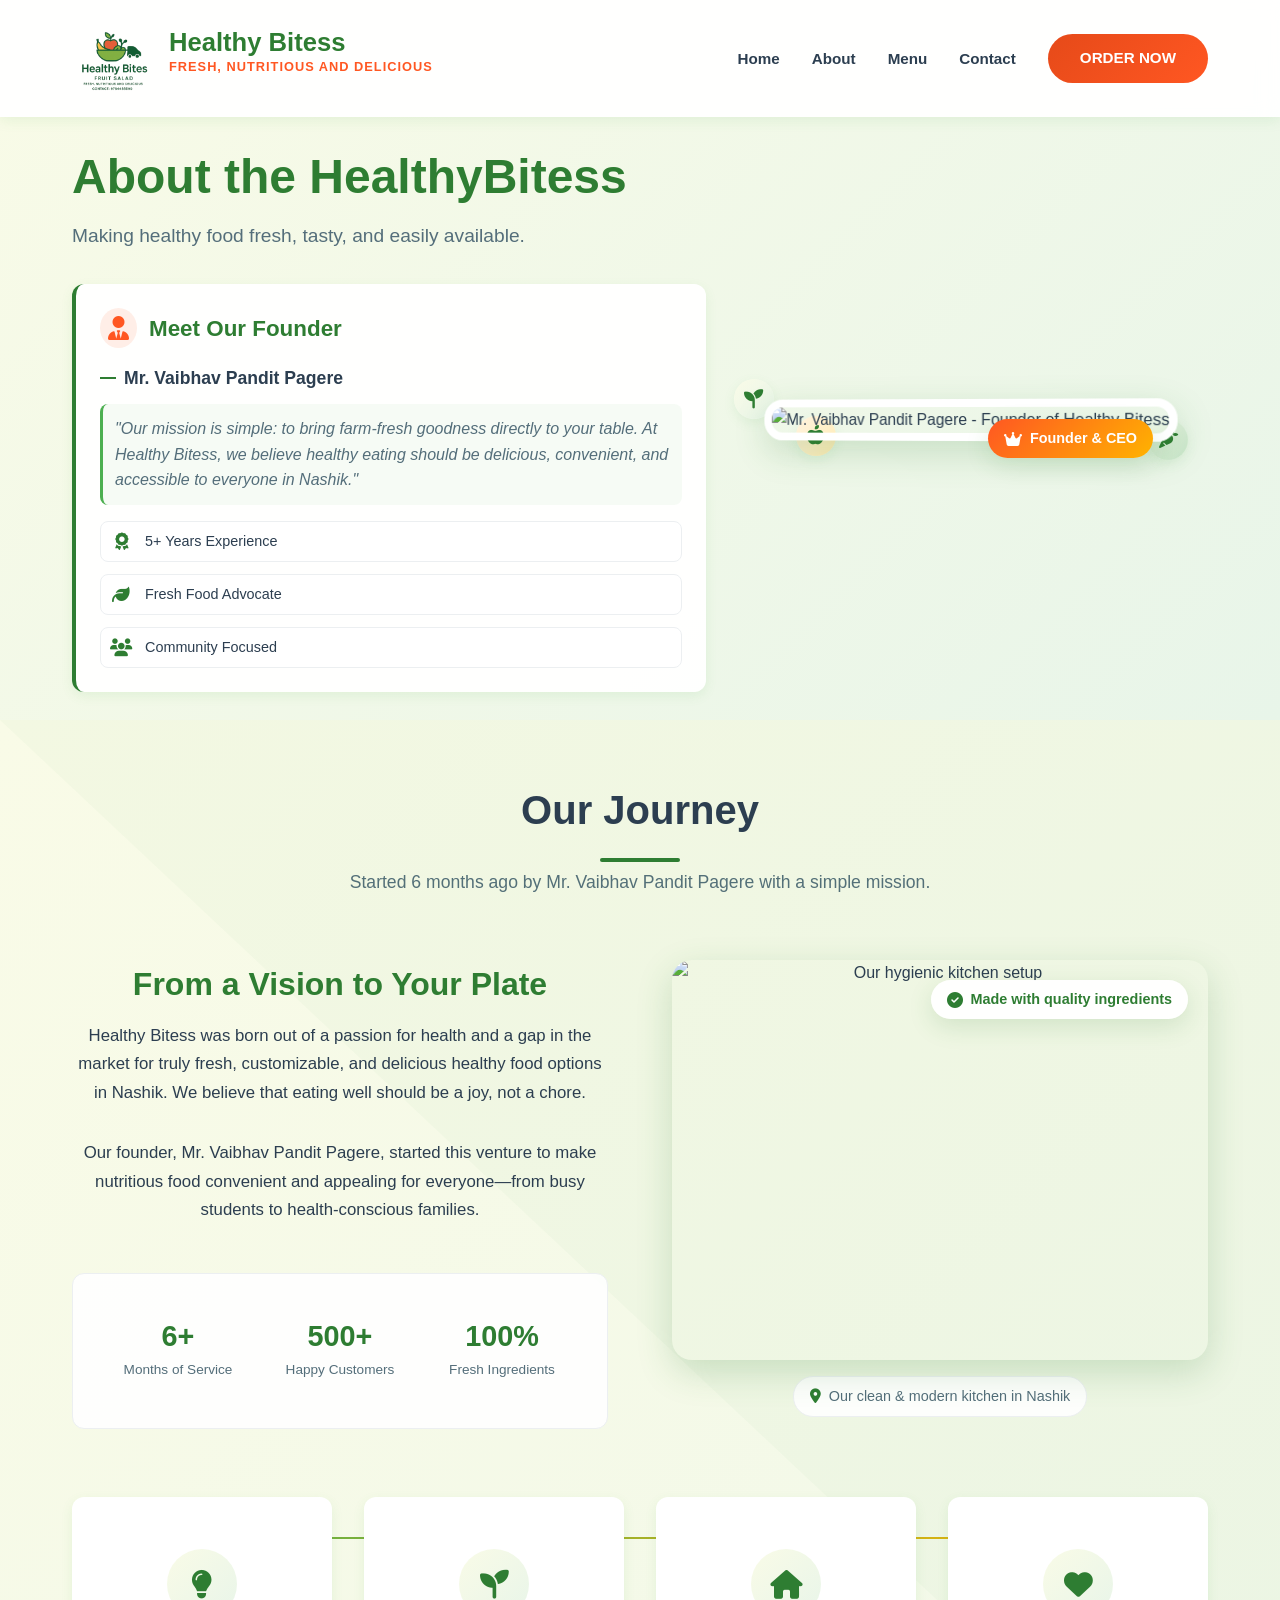
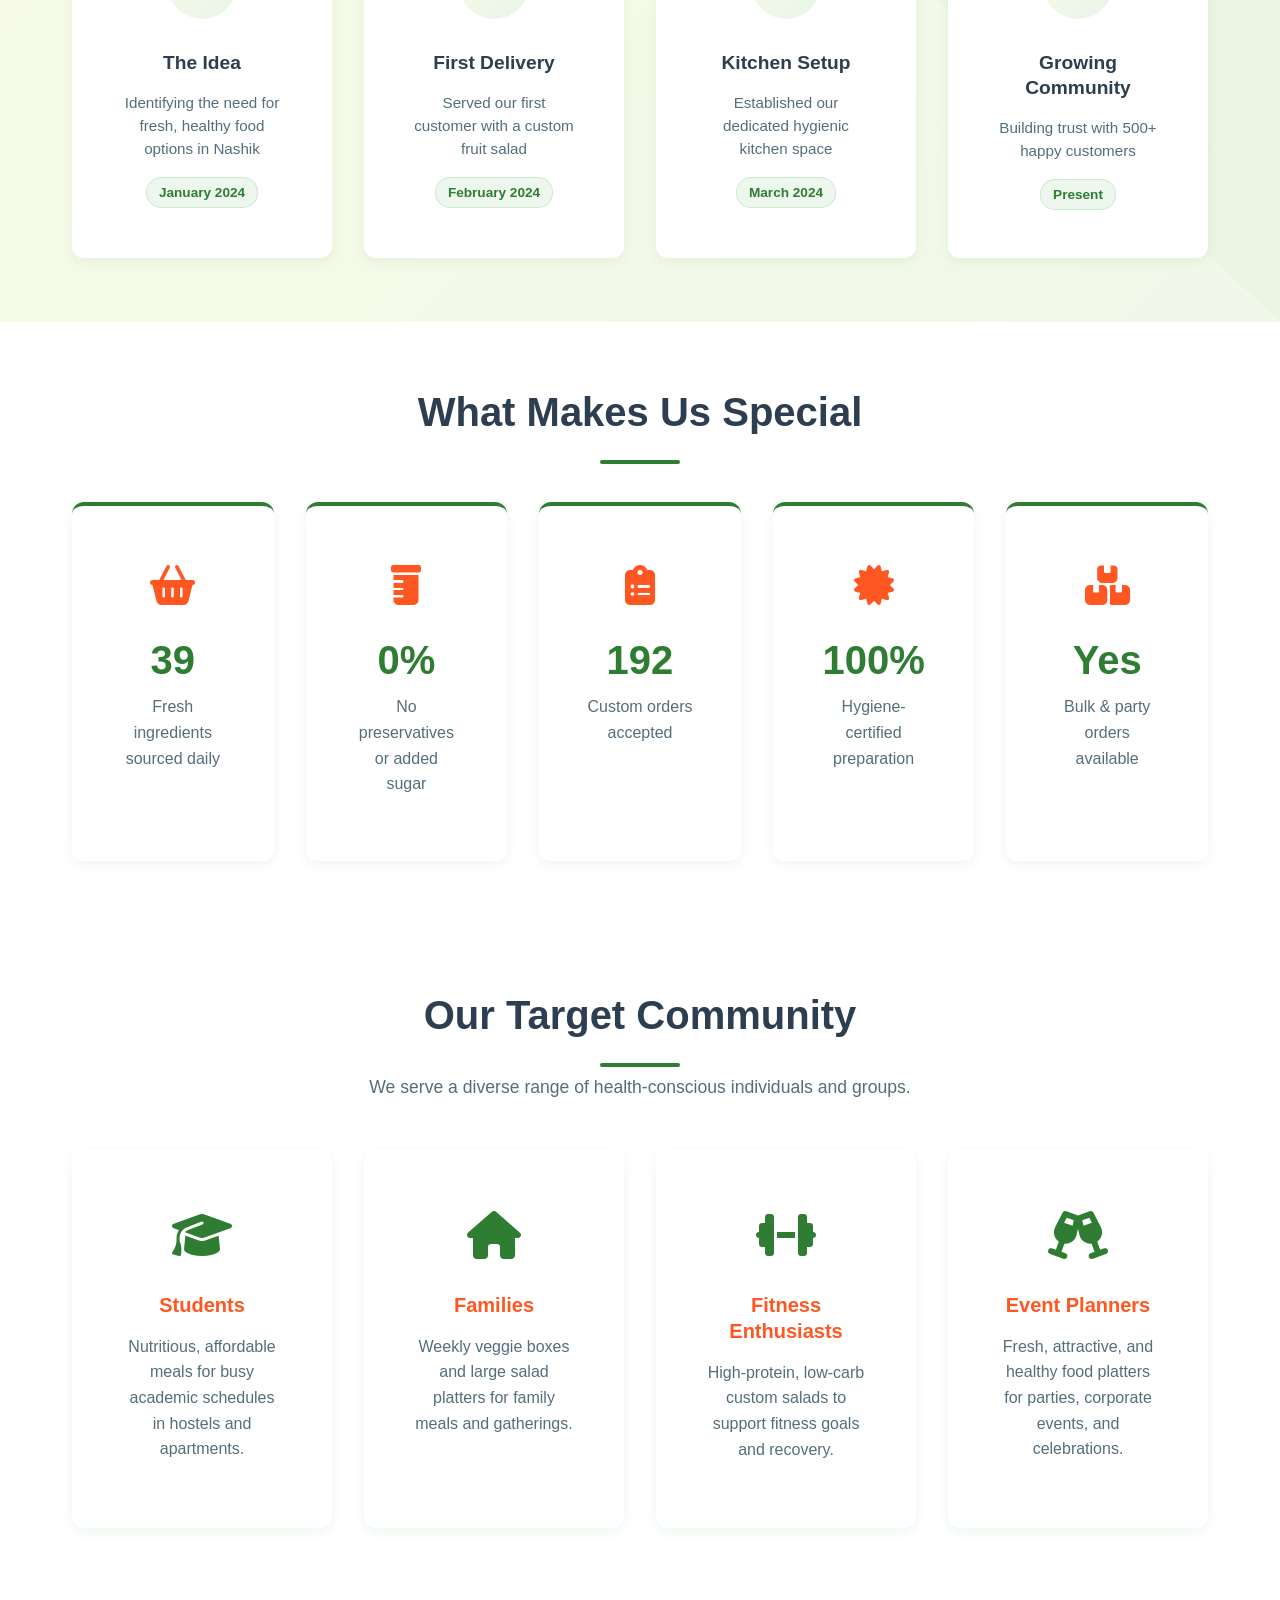
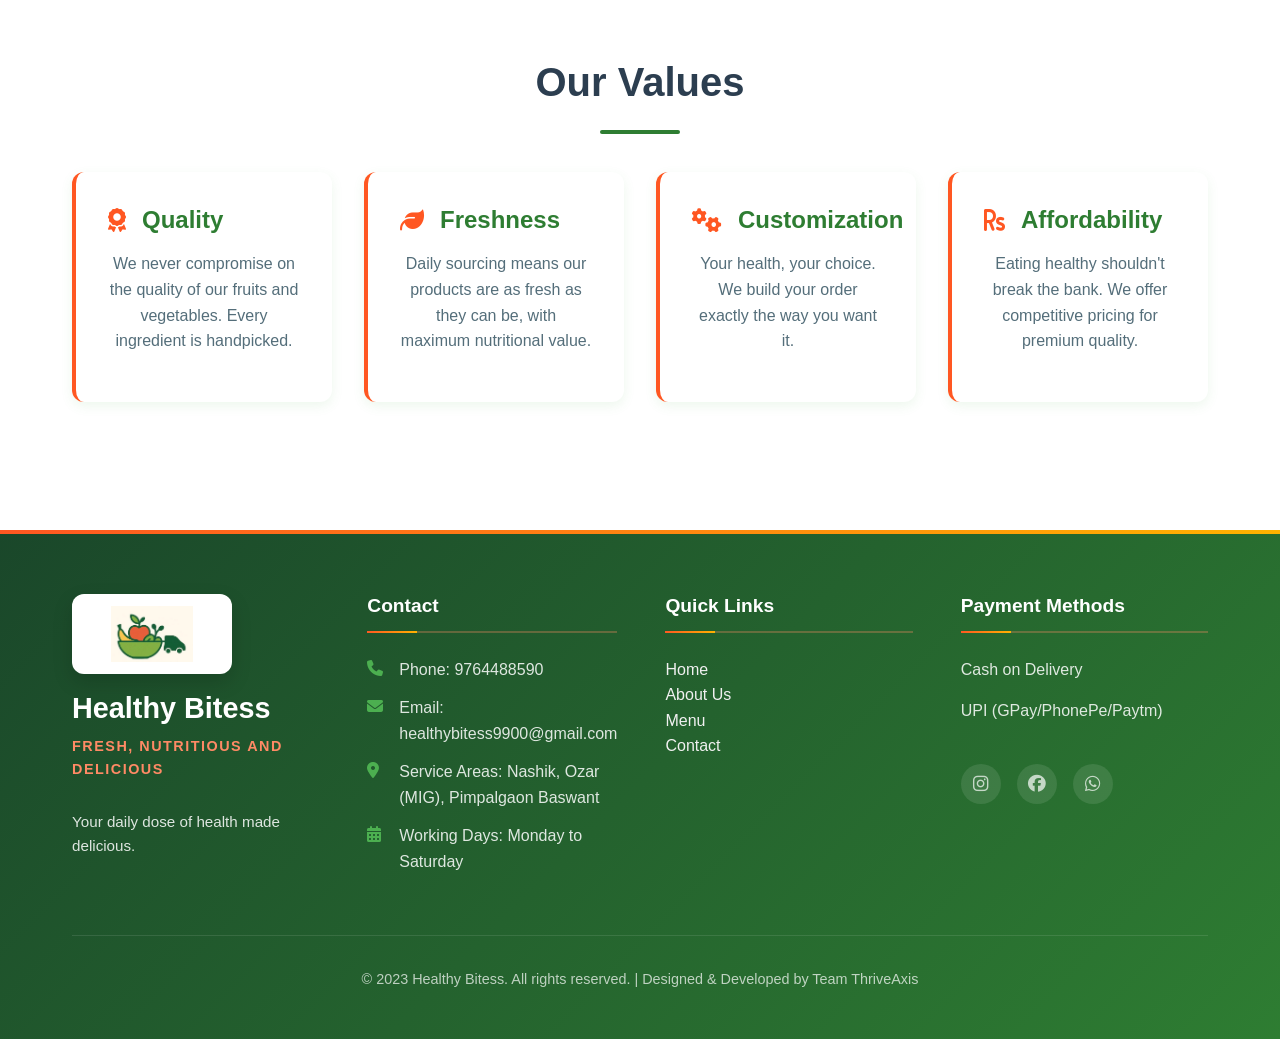
==== about.html @ 507f23cb "initial commit" ====
<!DOCTYPE html>
<html lang="en">
<head>
    <meta charset="UTF-8">
    <meta name="viewport" content="width=device-width, initial-scale=1.0">
    <title>Our Story - Healthy Bitess</title>
    <link rel="icon" type="image/x-icon" href="images/healthy bitess icon.jpeg">
    <link rel="stylesheet" href="assests/corewave.css">
    <link rel="stylesheet" href="https://cdnjs.cloudflare.com/ajax/libs/font-awesome/6.4.0/css/all.min.css">
</head>
<body>

    <header class="header sticky">
        <div class="container">
            <div class="logo">
            <img src="images/hb logo.png" alt="Healthy Bitess Logo" class="logo-img">
            <div class="logo-text">
            <h1>Healthy Bitess</h1>
            <p class="tagline">FRESH, NUTRITIOUS AND DELICIOUS</p>
            </div>
        </div>

            <nav class="nav-menu">
                <ul>
                    <li><a href="index.html">Home</a></li>
                    <li><a href="about.html">About</a></li>
                    <li><a href="menu.html">Menu</a></li>
                    <li><a href="contact.html">Contact</a></li>
                </ul>
                <a href="https://wa.me/919764488590" class="btn cta-btn">ORDER NOW</a>
            </nav>
            <button class="mobile-menu-btn">
                <i class="fas fa-bars"></i>
            </button>
        </div>
    </header>

    <main>
      
       
<section class="hero about-hero">
    <div class="hero-bg blurred-bg"></div>
    <div class="container">
        <div class="hero-content">
            <div class="text-block animate-left">
                <h2>About the HealthyBitess</h2>
                <p class="lead">Making healthy food fresh, tasty, and easily available.</p>
               
                <div class="founder-intro">
                    <div class="founder-header">
                        <i class="fas fa-user-tie founder-icon"></i>
                        <h3>Meet Our Founder</h3>
                    </div>
                    <p class="founder-name">Mr. Vaibhav Pandit Pagere</p>
                    <p class="founder-quote">"Our mission is simple: to bring farm-fresh goodness directly to your table. At Healthy Bitess, we believe healthy eating should be delicious, convenient, and accessible to everyone in Nashik."</p>
                    <div class="founder-credentials">
                        <div class="credential-item">
                            <i class="fas fa-award"></i>
                            <span>5+ Years Experience</span>
                        </div>
                        <div class="credential-item">
                            <i class="fas fa-leaf"></i>
                            <span>Fresh Food Advocate</span>
                        </div>
                        <div class="credential-item">
                            <i class="fas fa-users"></i>
                            <span>Community Focused</span>
                        </div>
                    </div>
                </div>
            </div>
            
            <div class="image-block animate-right">
                <div class="founder-photo-container">
                    <img src="images/owner.jpg" alt="Mr. Vaibhav Pandit Pagere - Founder of Healthy Bitess" class="hero-img founder-photo">
                    <div class="founder-badge">
                        <i class="fas fa-crown"></i>
                        <span>Founder & CEO</span>
                    </div>
                    <div class="photo-decoration">
                        <div class="decoration-leaf leaf-1">
                            <i class="fas fa-seedling"></i>
                        </div>
                        <div class="decoration-leaf leaf-2">
                            <i class="fas fa-apple-alt"></i>
                        </div>
                        <div class="decoration-leaf leaf-3">
                            <i class="fas fa-carrot"></i>
                        </div>
                    </div>
                </div>
            </div>
        </div>
    </div>
</section>

<section class="section journey">
    <div class="container">
        <div class="section-header">
            <h2 class="section-title">Our Journey</h2>
            <p class="section-subtitle">Started 6 months ago by Mr. Vaibhav Pandit Pagere with a simple mission.</p>
        </div>
        <div class="content-grid">
            <div class="content-text fade-up">
                <h2>From a Vision to Your Plate</h2>
                <p>Healthy Bitess was born out of a passion for health and a gap in the market for truly fresh, customizable, and delicious healthy food options in Nashik. We believe that eating well should be a joy, not a chore.</p>
                <p>Our founder, Mr. Vaibhav Pandit Pagere, started this venture to make nutritious food convenient and appealing for everyone—from busy students to health-conscious families.</p>
                <div class="journey-stats">
                    <div class="stat">
                        <span class="stat-number">6+</span>
                        <span class="stat-label">Months of Service</span>
                    </div>
                    <div class="stat">
                        <span class="stat-number">500+</span>
                        <span class="stat-label">Happy Customers</span>
                    </div>
                    <div class="stat">
                        <span class="stat-number">100%</span>
                        <span class="stat-label">Fresh Ingredients</span>
                    </div>
                </div>
            </div>
            <div class="content-image fade-up">
                <div class="image-frame">
                    <img src="https://images.unsplash.com/photo-1556909114-f6e7ad7d3136?ixlib=rb-4.0.3&auto=format&fit=crop&w=1200&q=80" alt="Our hygienic kitchen setup" class="journey-image scroll-image">
                    <div class="image-overlay">
                        <div class="overlay-content">
                            <i class="fas fa-utensils"></i>
                            <span>Hygienic Kitchen</span>
                        </div>
                    </div>
                    <div class="image-badge">
                        <i class="fas fa-check-circle"></i>
                        <span>Made with quality ingredients</span>
                    </div>
                </div>
                <div class="image-caption">
                    <p><i class="fas fa-map-marker-alt"></i> Our clean & modern kitchen in Nashik</p>
                </div>
            </div>
        </div>

        <div class="milestones-grid">
            <div class="milestone-card">
                <div class="milestone-icon">
                    <i class="fas fa-lightbulb"></i>
                </div>
                <h4>The Idea</h4>
                <p>Identifying the need for fresh, healthy food options in Nashik</p>
                <span class="milestone-date">January 2024</span>
            </div>
            <div class="milestone-card">
                <div class="milestone-icon">
                    <i class="fas fa-seedling"></i>
                </div>
                <h4>First Delivery</h4>
                <p>Served our first customer with a custom fruit salad</p>
                <span class="milestone-date">February 2024</span>
            </div>
            <div class="milestone-card">
                <div class="milestone-icon">
                    <i class="fas fa-home"></i>
                </div>
                <h4>Kitchen Setup</h4>
                <p>Established our dedicated hygienic kitchen space</p>
                <span class="milestone-date">March 2024</span>
            </div>
            <div class="milestone-card">
                <div class="milestone-icon">
                    <i class="fas fa-heart"></i>
                </div>
                <h4>Growing Community</h4>
                <p>Building trust with 500+ happy customers</p>
                <span class="milestone-date">Present</span>
            </div>
        </div>
    </div>
</section>
        <section class="section special parallax-bg">
            <div class="container">
                <h2 class="section-title">What Makes Us Special</h2>
                <div class="stats-grid">
                    <div class="stat-card">
                        <div class="stat-icon">
                            <i class="fas fa-shopping-basket"></i>
                        </div>
                        <h3 class="counter" data-target="100">0</h3>
                        <p>Fresh ingredients sourced daily</p>
                    </div>
                    <div class="stat-card">
                        <div class="stat-icon">
                            <i class="fas fa-prescription-bottle"></i>
                        </div>
                        <h3>0%</h3>
                        <p>No preservatives or added sugar</p>
                    </div>
                    <div class="stat-card">
                        <div class="stat-icon">
                            <i class="fas fa-clipboard-list"></i>
                        </div>
                        <h3 class="counter" data-target="500">0</h3>
                        <p>Custom orders accepted</p>
                    </div>
                    <div class="stat-card">
                        <div class="stat-icon">
                            <i class="fas fa-certificate"></i>
                        </div>
                        <h3>100%</h3>
                        <p>Hygiene-certified preparation</p>
                    </div>
                    <div class="stat-card">
                        <div class="stat-icon">
                            <i class="fas fa-boxes"></i>
                        </div>
                        <h3>Yes</h3>
                        <p>Bulk & party orders available</p>
                    </div>
                </div>
            </div>
        </section>

        <section class="section community">
            <div class="container">
                <h2 class="section-title">Our Target Community</h2>
                <p class="section-subtitle">We serve a diverse range of health-conscious individuals and groups.</p>
                <div class="community-cards">
                    <div class="comm-card">
                        <div class="comm-icon">
                            <i class="fas fa-graduation-cap"></i>
                        </div>
                        <h4>Students</h4>
                        <p>Nutritious, affordable meals for busy academic schedules in hostels and apartments.</p>
                    </div>
                    <div class="comm-card">
                        <div class="comm-icon">
                            <i class="fas fa-home"></i>
                        </div>
                        <h4>Families</h4>
                        <p>Weekly veggie boxes and large salad platters for family meals and gatherings.</p>
                    </div>
                    <div class="comm-card">
                        <div class="comm-icon">
                            <i class="fas fa-dumbbell"></i>
                        </div>
                        <h4>Fitness Enthusiasts</h4>
                        <p>High-protein, low-carb custom salads to support fitness goals and recovery.</p>
                    </div>
                    <div class="comm-card">
                        <div class="comm-icon">
                            <i class="fas fa-glass-cheers"></i>
                        </div>
                        <h4>Event Planners</h4>
                        <p>Fresh, attractive, and healthy food platters for parties, corporate events, and celebrations.</p>
                    </div>
                </div>
            </div>
        </section>

        <section class="section values">
            <div class="container">
                <h2 class="section-title">Our Values</h2>
                <div class="values-list">
                    <div class="value-item">
                        <h3><i class="fas fa-award"></i> Quality</h3>
                        <p>We never compromise on the quality of our fruits and vegetables. Every ingredient is handpicked.</p>
                    </div>
                    <div class="value-item">
                        <h3><i class="fas fa-leaf"></i> Freshness</h3>
                        <p>Daily sourcing means our products are as fresh as they can be, with maximum nutritional value.</p>
                    </div>
                    <div class="value-item">
                        <h3><i class="fas fa-cogs"></i> Customization</h3>
                        <p>Your health, your choice. We build your order exactly the way you want it.</p>
                    </div>
                    <div class="value-item">
                        <h3><i class="fas fa-rupee-sign"></i> Affordability</h3>
                        <p>Eating healthy shouldn't break the bank. We offer competitive pricing for premium quality.</p>
                    </div>
                </div>
            </div>
        </section>

    <footer class="footer">
        <div class="container">
            <div class="footer-grid">
                <div class="footer-col footer-brand">
                <div class="footer-logo">
                <img src="images/healthy bitess icon.jpeg" alt="Healthy Bitess Logo">
              </div>
               <h3>Healthy Bitess</h3>
               <p class="tagline">FRESH, NUTRITIOUS AND DELICIOUS</p>
               <p>Your daily dose of health made delicious.</p>
               </div>

                <div class="footer-col">
                    <h4>Contact</h4>
                    <p><i class="fas fa-phone"></i> Phone: 9764488590</p>
                    <p><i class="fas fa-envelope"></i> Email: healthybitess9900@gmail.com</p>
                    <p><i class="fas fa-map-marker-alt"></i> Service Areas: Nashik, Ozar (MIG), Pimpalgaon Baswant</p>
                    <p><i class="fas fa-calendar-alt"></i> Working Days: Monday to Saturday</p>
                </div>
                <div class="footer-col">
                    <h4>Quick Links</h4>
                    <ul>
                        <li><a href="index.html">Home</a></li>
                        <li><a href="about.html">About Us</a></li>
                        <li><a href="menu.html">Menu</a></li>
                        <li><a href="contact.html">Contact</a></li>
                    </ul>
                </div>
                <div class="footer-col">
                    <h4>Payment Methods</h4>
                    <p>Cash on Delivery</p>
                    <p>UPI (GPay/PhonePe/Paytm)</p>
                    <div class="social-icons">
                        <a href="#"><i class="fab fa-instagram"></i></a>
                        <a href="#"><i class="fab fa-facebook"></i></a>
                        <a href="https://wa.me/919764488590"><i class="fab fa-whatsapp"></i></a>
                    </div>
                </div>
            </div>
            <hr>
            <p class="copyright">&copy; 2023 Healthy Bitess. All rights reserved. | Designed & Developed by Team ThriveAxis</p>
        </div>
    </footer>

    <button id="backToTop" class="back-to-top">
        <i class="fas fa-chevron-up"></i>
    </button>

    <script src="assests/script.js"></script>
</body>
</html>
---- assests/corewave.css ----
/* style.css for Healthy Bitess Website */
/* Color Scheme & Design Philosophy - Optimized for Salad & Vegetable Business */
:root {
    /* Primary Colors - Enhanced for freshness */
    --fresh-green: #2E7D32; /* Deeper, richer green for trust */
    --light-green: #4CAF50; /* Vibrant green for freshness */
    --vibrant-orange: #FF5722; /* Warmer orange (like carrots, oranges) */
    --light-orange: #FF8A65; /* Softer orange accent */
    --berry-red: #E64A19; /* Tomato/berry red */
    --yellow-accent: #FFB300; /* Lemon/banana yellow */
    --clean-white: #FFFFFF;
    --soft-cream: #F9FBE7; /* Light celery green cream */
    --dark-gray: #2C3E50; /* Darker, more professional gray */
    --medium-gray: #546E7A;
    --light-gray: #ECEFF1;
    --shadow-color: rgba(76, 175, 80, 0.1); /* Green-tinted shadow */
    
    /* Accent Colors for food items */
    --tomato-red: #F44336;
    --carrot-orange: #FF9800;
    --spinach-green: #388E3C;
    --berry-purple: #7B1FA2;
    --lemon-yellow: #FFEB3B;
    
    /* Typography */
    --font-primary: 'Segoe UI', 'Roboto', Tahoma, Geneva, Verdana, sans-serif;
    --font-heading: 'Montserrat', 'Arial Rounded MT Bold', 'Helvetica Neue', sans-serif;
    
    /* Spacing */
    --space-xs: 0.5rem;
    --space-sm: 1rem;
    --space-md: 2rem;
    --space-lg: 3rem;
    --space-xl: 4rem;
    
    /* Border Radius */
    --radius-sm: 8px;
    --radius-md: 12px;
    --radius-lg: 20px;
    --radius-round: 50%;
    
    /* Transitions */
    --transition-fast: 0.3s ease;
    --transition-medium: 0.5s ease;
    --transition-slow: 0.8s ease;
    
    /* Shadows */
    --shadow-light: 0 4px 12px var(--shadow-color);
    --shadow-medium: 0 8px 24px rgba(46, 125, 50, 0.15);
    --shadow-heavy: 0 12px 36px rgba(46, 125, 50, 0.2);
    
    /* Gradients */
    --green-gradient: linear-gradient(135deg, var(--fresh-green), var(--light-green));
    --orange-gradient: linear-gradient(135deg, var(--vibrant-orange), var(--yellow-accent));
    --fresh-gradient: linear-gradient(135deg, var(--light-green), var(--yellow-accent));
    
    /* Container */
    --container-width: 1200px;
}

/* Global Reset & Base Styles */
* {
    margin: 0;
    padding: 0;
    box-sizing: border-box;
}

html {
    scroll-behavior: smooth;
    font-size: 16px;
}

body {
    font-family: var(--font-primary);
    line-height: 1.6;
    color: var(--dark-gray);
    background-color: var(--clean-white);
    overflow-x: hidden;
    transition: opacity var(--transition-medium);
}

body.fade-in {
    opacity: 1;
}

.container {
    width: 100%;
    max-width: var(--container-width);
    margin: 0 auto;
    padding: 0 var(--space-md);
}

/* Typography */
h1, h2, h3, h4 {
    font-family: var(--font-heading);
    font-weight: 700;
    line-height: 1.3;
    margin-bottom: var(--space-sm);
    color: var(--dark-gray);
}

h1 { 
    font-size: 2.5rem; 
    color: var(--fresh-green);
}
h2 { 
    font-size: 2rem; 
    color: var(--fresh-green);
}
h3 { 
    font-size: 1.5rem; 
    color: var(--fresh-green);
}
h4 { 
    font-size: 1.25rem; 
    color: var(--vibrant-orange);
}

p {
    margin-bottom: var(--space-sm);
    color: var(--medium-gray);
}

a {
    text-decoration: none;
    color: inherit;
    transition: color var(--transition-fast);
}

ul {
    list-style: none;
}

/* Section Styles */
.section {
    padding: var(--space-xl) 0;
    position: relative;
}

.section-title {
    text-align: center;
    margin-bottom: var(--space-md);
    color: var(--fresh-green);
    position: relative;
    padding-bottom: var(--space-sm);
}

.section-title::after {
    content: '';
    position: absolute;
    bottom: 0;
    left: 50%;
    transform: translateX(-50%);
    width: 80px;
    height: 4px;
    background: var(--fresh-gradient);
    border-radius: 2px;
}

.section-subtitle {
    text-align: center;
    color: var(--medium-gray);
    margin-bottom: var(--space-lg);
    max-width: 700px;
    margin-left: auto;
    margin-right: auto;
    font-size: 1.1rem;
}

/* Button Styles */
.btn {
    display: inline-block;
    padding: 0.75rem 1.75rem;
    border-radius: var(--radius-md);
    font-weight: 600;
    text-align: center;
    cursor: pointer;
    transition: all var(--transition-fast);
    border: none;
    font-size: 1rem;
    position: relative;
    overflow: hidden;
    font-family: var(--font-heading);
}

.btn:hover {
    transform: translateY(-3px);
    box-shadow: var(--shadow-medium);
}

.btn:active {
    transform: translateY(-1px);
}

.btn.primary-btn {
    background: var(--green-gradient);
    color: var(--clean-white);
}

.btn.primary-btn:hover {
    background: linear-gradient(135deg, var(--light-green), #45a049);
}

.btn.secondary-btn {
    background-color: transparent;
    color: var(--fresh-green);
    border: 2px solid var(--fresh-green);
}

.btn.secondary-btn:hover {
    background-color: var(--fresh-green);
    color: var(--clean-white);
}

.btn.whatsapp-btn {
    background: linear-gradient(135deg, #25D366, #128C7E);
    color: white;
}

.btn.whatsapp-btn:hover {
    background: linear-gradient(135deg, #128C7E, #25D366);
}

.btn.outline-btn {
    background-color: transparent;
    color: var(--vibrant-orange);
    border: 2px solid var(--vibrant-orange);
}

.btn.outline-btn:hover {
    background-color: var(--vibrant-orange);
    color: var(--clean-white);
}

.btn.cta-btn {
    background: linear-gradient(135deg, var(--berry-red), var(--vibrant-orange));
    color: var(--clean-white);
    padding: 0.75rem 2rem;
    border-radius: 50px;
    font-weight: 700;
}

.btn.cta-btn:hover {
    background: linear-gradient(135deg, var(--vibrant-orange), var(--berry-red));
    transform: scale(1.05);
}

.btn.small-btn {
    padding: 0.5rem 1.25rem;
    font-size: 0.9rem;
}

/* Pulse Animation for CTA */
@keyframes pulse {
    0% { box-shadow: 0 0 0 0 rgba(46, 125, 50, 0.7); }
    70% { box-shadow: 0 0 0 15px rgba(46, 125, 50, 0); }
    100% { box-shadow: 0 0 0 0 rgba(46, 125, 50, 0); }
}

.pulse {
    animation: pulse 2s infinite;
}

/* Header & Navigation */
.header {
    background-color: rgba(255, 255, 255, 0.95);
    backdrop-filter: blur(10px);
    box-shadow: var(--shadow-light);
    padding: var(--space-sm) 0;
    position: fixed;
    top: 0;
    left: 0;
    width: 100%;
    z-index: 1000;
    transition: transform var(--transition-fast), background-color var(--transition-fast);
}

.header.sticky {
    transform: translateY(0);
}

.header.hide {
    transform: translateY(-100%);
}

.header .container {
    display: flex;
    justify-content: space-between;
    align-items: center;
}

.logo h1 {
    font-size: 1.8rem;
    color: var(--fresh-green);
    margin-bottom: 0;
    display: flex;
    align-items: center;
    gap: 0.5rem;
}

.logo {
    display: flex;
    align-items: center;
    gap: 12px;
}

.logo-img {
    height: 85px;
    width: auto;
    object-fit: contain;
}

.logo-text h1 {
    font-size: 1.6rem; /* slightly reduced for balance */
    color: var(--fresh-green);
    margin: 0;
}

.logo .tagline {
    font-size: 0.75rem;
    line-height: 1.2;
}

@media (max-width: 768px) {
    .logo-img {
        height: 38px;
    }

    .logo-text h1 {
        font-size: 1.4rem;
    }
}


.logo .tagline {
    font-size: 0.8rem;
    color: var(--vibrant-orange);
    font-weight: 600;
    letter-spacing: 1px;
}

.nav-menu {
    display: flex;
    align-items: center;
    gap: var(--space-md);
}

.nav-menu ul {
    display: flex;
    gap: var(--space-md);
}

.nav-menu a {
    font-weight: 600;
    color: var(--dark-gray);
    padding: 0.5rem 0;
    position: relative;
    font-size: 0.95rem;
}

.nav-menu a:hover {
    color: var(--fresh-green);
}

.nav-menu a::after {
    content: '';
    position: absolute;
    bottom: 0;
    left: 0;
    width: 0;
    height: 2px;
    background: var(--fresh-gradient);
    transition: width var(--transition-fast);
}

.nav-menu a:hover::after {
    width: 100%;
}

.mobile-menu-btn {
    display: none;
    background: none;
    border: none;
    font-size: 1.5rem;
    color: var(--fresh-green);
    cursor: pointer;
    padding: 0.5rem;
}

/* Hero Section */
.hero {
    min-height: 85vh;
    display: flex;
    align-items: center;
    position: relative;
    overflow: hidden;
    background: linear-gradient(135deg, var(--soft-cream) 0%, #E8F5E9 100%);
    padding-top: 80px;
}

.hero-bg {
    position: absolute;
    top: 0;
    left: 0;
    width: 100%;
    height: 100%;
    background-size: cover;
    background-position: center;
    opacity: 0.1;
    z-index: 1;
}

.hero-content {
    display: flex;
    align-items: center;
    justify-content: space-between;
    width: 100%;
    position: relative;
    z-index: 2;
}

.text-block {
    flex: 0 0 60%;
    padding-right: var(--space-lg);
}

.image-block {
    flex: 0 0 40%;
}

.hero-img {
    width: 100%;
    border-radius: var(--radius-lg);
    box-shadow: var(--shadow-heavy);
    transform: perspective(1000px) rotateY(-10deg);
    transition: transform var(--transition-medium);
    border: 8px solid var(--clean-white);
}

.hero-img:hover {
    transform: perspective(1000px) rotateY(0deg) scale(1.02);
}

.hero .subtitle {
    font-size: 1.1rem;
    color: var(--vibrant-orange);
    font-weight: 600;
    letter-spacing: 2px;
    margin-bottom: var(--space-sm);
    text-transform: uppercase;
}

.hero h2 {
    font-size: 3rem;
    color: var(--fresh-green);
    margin-bottom: var(--space-sm);
    line-height: 1.2;
}

.hero .lead {
    font-size: 1.2rem;
    color: var(--medium-gray);
    margin-bottom: var(--space-md);
}

.hero-btns {
    display: flex;
    gap: var(--space-sm);
    margin-top: var(--space-md);
}

/* Animation Classes */
.animate-left {
    opacity: 0;
    transform: translateX(-100px);
    animation: slideInLeft 1s var(--transition-slow) forwards;
}

.animate-right {
    opacity: 0;
    transform: translateX(100px);
    animation: slideInRight 1s var(--transition-slow) forwards;
    animation-delay: 0.3s;
}

@keyframes slideInLeft {
    to {
        opacity: 1;
        transform: translateX(0);
    }
}

@keyframes slideInRight {
    to {
        opacity: 1;
        transform: translateX(0);
    }
}

.fade-up {
    opacity: 0;
    transform: translateY(30px);
    transition: opacity var(--transition-medium), transform var(--transition-medium);
}

.fade-up.visible {
    opacity: 1;
    transform: translateY(0);
}

/* Why Choose Us Cards */
.cards {
    display: grid;
    grid-template-columns: repeat(auto-fit, minmax(250px, 1fr));
    gap: var(--space-md);
    margin-top: var(--space-lg);
}

.card {
    background-color: var(--clean-white);
    border-radius: var(--radius-md);
    padding: var(--space-lg);
    text-align: center;
    box-shadow: var(--shadow-light);
    transition: all var(--transition-fast);
    position: relative;
    overflow: hidden;
    border-top: 4px solid var(--fresh-green);
}

.card:hover {
    transform: translateY(-10px);
    box-shadow: var(--shadow-medium);
}

.card::before {
    content: '';
    position: absolute;
    top: 0;
    left: 0;
    right: 0;
    height: 4px;
    background: var(--fresh-gradient);
}

.card-icon {
    font-size: 3rem;
    color: var(--fresh-green);
    margin-bottom: var(--space-sm);
    transition: transform var(--transition-fast);
}

.card:hover .card-icon {
    transform: scale(1.2) rotate(5deg);
    color: var(--vibrant-orange);
}

.card h3 {
    color: var(--dark-gray);
    margin-bottom: var(--space-sm);
}

/* Category Cards */
.category-cards {
    display: grid;
    grid-template-columns: repeat(auto-fit, minmax(300px, 1fr));
    gap: var(--space-md);
    margin-top: var(--space-lg);
}

.cat-card {
    background-color: var(--clean-white);
    border-radius: var(--radius-md);
    overflow: hidden;
    box-shadow: var(--shadow-light);
    transition: all var(--transition-fast);
    text-align: center;
    border: 2px solid var(--light-gray);
}

.cat-card:hover {
    transform: translateY(-10px);
    box-shadow: var(--shadow-medium);
    border-color: var(--fresh-green);
}

.cat-card img {
    width: 100%;
    height: 350px;
    object-fit: cover;
    transition: transform var(--transition-medium);
}

.cat-card:hover img {
    transform: scale(1.05);
}

.cat-card h3 {
    margin: var(--space-md) var(--space-sm) var(--space-sm);
    color: var(--fresh-green);
}

.cat-card p {
    padding: 0 var(--space-sm);
    color: var(--medium-gray);
    margin-bottom: var(--space-md);
}

.cat-card .btn {
    margin-bottom: var(--space-md);
}

/* Testimonials Slider */
.testimonials {
    background: linear-gradient(135deg, var(--soft-cream), #F1F8E9);
    position: relative;
    overflow: hidden;
}

.testimonials::before {
    content: '';
    position: absolute;
    top: 0;
    left: 0;
    right: 0;
    bottom: 0;
    background-image: url('data:image/svg+xml,<svg xmlns="http://www.w3.org/2000/svg" viewBox="0 0 100 100" preserveAspectRatio="none"><path fill="%234CAF50" opacity="0.03" d="M0,0 L100,0 L100,100 Z"/></svg>');
    background-size: cover;
}

.slider {
    max-width: 800px;
    margin: 0 auto;
    position: relative;
    overflow: hidden;
    height: 300px;
}

.slide {
    position: absolute;
    top: 0;
    left: 0;
    width: 100%;
    height: 100%;
    opacity: 0;
    transition: opacity var(--transition-medium);
    display: flex;
    flex-direction: column;
    justify-content: center;
    align-items: center;
    text-align: center;
    padding: var(--space-lg);
    background-color: var(--clean-white);
    border-radius: var(--radius-md);
    box-shadow: var(--shadow-light);
}

.slide.active {
    opacity: 1;
}

.stars {
    color: var(--yellow-accent);
    font-size: 1.5rem;
    margin-bottom: var(--space-md);
}

.quote {
    font-size: 1.2rem;
    font-style: italic;
    color: var(--dark-gray);
    margin-bottom: var(--space-md);
    line-height: 1.8;
    position: relative;
    padding: 0 var(--space-md);
}

.quote::before,
.quote::after {
    content: '"';
    font-size: 2rem;
    color: var(--fresh-green);
    position: absolute;
    opacity: 0.3;
}

.quote::before {
    top: -10px;
    left: 0;
}

.quote::after {
    bottom: -20px;
    right: 0;
}

.customer {
    font-weight: 600;
    color: var(--fresh-green);
}

.slider-dots {
    display: flex;
    justify-content: center;
    gap: var(--space-xs);
    margin-top: var(--space-md);
}

.dot {
    width: 12px;
    height: 12px;
    border-radius: var(--radius-round);
    background-color: var(--light-gray);
    cursor: pointer;
    transition: background-color var(--transition-fast);
}

.dot.active {
    background-color: var(--fresh-green);
}

/* Add at the end of your CSS to override everything */
section h2.section-title,
section h3.section-title {
    text-align: center !important;
    margin-left: auto !important;
    margin-right: auto !important;
    display: block !important;
    width: 100% !important;
    max-width: 100% !important;
}

/* Also fix any parent containers that might have text-align: left */
section .container:has(.section-title) {
    text-align: center !important;
}

/* CTA Banner - FIXED TEXT COLORS */
.cta-banner {
    background: var(--green-gradient);
    color: var(--clean-white);
    padding: var(--space-xl) 0;
    text-align: center;
    position: relative;
    overflow: hidden;
}

.cta-banner::before {
    content: '';
    position: absolute;
    top: 0;
    left: 0;
    right: 0;
    bottom: 0;
    background-image: url('data:image/svg+xml,<svg xmlns="http://www.w3.org/2000/svg" viewBox="0 0 100 100" preserveAspectRatio="none"><path fill="white" opacity="0.1" d="M0,100 L100,0 L100,100 Z"/></svg>');
    background-size: cover;
}

.cta-banner h2 {
    color: var(--clean-white);
    margin-bottom: var(--space-sm);
    position: relative;
    z-index: 1;
}

.cta-banner p {
    font-size: 1.1rem;
    margin-bottom: var(--space-md);
    opacity: 0.9;
    position: relative;
    z-index: 1;
    color: rgba(255, 255, 255, 0.9);
}

.cta-banner .btn {
    margin: 0 var(--space-xs);
    position: relative;
    z-index: 1;
}

/* ============ FIXED FOOTER STYLES ============ */
.footer {
    background: linear-gradient(135deg, #1a472a 0%, #2E7D32 100%);
    color: #f0f0f0;
    padding: 4rem 0 2rem;
    margin-top: 4rem;
    position: relative;
    overflow: hidden;
}

.footer::before {
    content: '';
    position: absolute;
    top: 0;
    left: 0;
    right: 0;
    height: 4px;
    background: var(--orange-gradient);
}

.footer .container {
    max-width: var(--container-width);
    position: relative;
    z-index: 1;
}

/* Footer Grid Layout */
.footer-grid {
    display: grid;
    grid-template-columns: repeat(4, 1fr);
    gap: 3rem;
    margin-bottom: 3rem;
    align-items: start;
}

.footer-col {
    display: flex;
    flex-direction: column;
    height: 100%;
}

/* Column 1: Logo & Slogan - FIXED TEXT COLORS */
.footer-col:first-child h3 {
    font-size: 1.8rem;
    color: var(--clean-white);
    margin-bottom: 0.5rem;
    display: flex;
    align-items: center;
    gap: 0.5rem;
}

.footer-brand {
    align-items: flex-start;
}

.footer-logo {
    width: 160px;
    height: 80px;
    background: #ffffff;
    border-radius: 12px;
    display: flex;
    align-items: center;
    justify-content: center;
    margin-bottom: 1rem;
    box-shadow: 0 8px 20px rgba(0,0,0,0.15);
}

.footer-logo img {
    width: 70%;
    height: 70%;
    object-fit: contain;
}

@media (max-width: 768px) {
    .footer-brand {
        align-items: center;
        text-align: center;
    }

    .footer-logo {
        margin-left: auto;
        margin-right: auto;
    }
}


.footer-col:first-child .tagline {
    font-size: 0.9rem;
    color: var(--light-orange);
    font-weight: 600;
    letter-spacing: 1.5px;
    margin-bottom: 1.5rem;
}

.footer-col:first-child p {
    font-size: 0.95rem;
    line-height: 1.6;
    color: rgba(255, 255, 255, 0.85);
    margin-bottom: 1.5rem;
    flex-grow: 1;
}

.trust-badges {
    display: flex;
    flex-wrap: wrap;
    gap: 0.5rem;
    margin-top: 1rem;
}

.badge {
    background: rgba(255, 255, 255, 0.95);
    color: var(--fresh-green);
    padding: 0.4rem 0.8rem;
    border-radius: 4px;
    font-size: 0.8rem;
    font-weight: 600;
    border: 1px solid rgba(255, 255, 255, 0.2);
    transition: all var(--transition-fast);
}

.badge:hover {
    background: rgba(255, 255, 255, 1);
    transform: translateY(-2px);
}

/* Column 2: Contact - FIXED TEXT COLORS */
.footer-col:nth-child(2) h4 {
    color: var(--clean-white);
    font-size: 1.2rem;
    margin-bottom: 1.5rem;
    padding-bottom: 0.75rem;
    border-bottom: 2px solid rgba(255, 138, 101, 0.3);
    position: relative;
}

.footer-col:nth-child(2) h4::after {
    content: '';
    position: absolute;
    bottom: -2px;
    left: 0;
    width: 50px;
    height: 2px;
    background: var(--orange-gradient);
}

.footer-col:nth-child(2) p {
    color: rgba(255, 255, 255, 0.85);
    margin-bottom: 0.8rem;
    display: flex;
    align-items: flex-start;
    gap: 0.75rem;
}

.footer-col:nth-child(2) i {
    color: var(--light-green);
    margin-top: 0.2rem;
    flex-shrink: 0;
    width: 20px;
}

/* Column 3: Quick Links - FIXED TEXT COLORS */
.footer-col:nth-child(3) h4 {
    color: var(--clean-white);
    font-size: 1.2rem;
    margin-bottom: 1.5rem;
    padding-bottom: 0.75rem;
    border-bottom: 2px solid rgba(255, 138, 101, 0.3);
    position: relative;
}

.footer-col:nth-child(3) h4::after {
    content: '';
    position: absolute;
    bottom: -2px;
    left: 0;
    width: 50px;
    height: 2px;
    background: var(--orange-gradient);
}

.footer-links {
    list-style: none;
    padding: 0;
    margin: 0 0 1.5rem 0;
}

.footer-links li {
    margin-bottom: 0.8rem;
}

.footer-links a {
    color: rgba(255, 255, 255, 0.85);
    text-decoration: none;
    transition: all var(--transition-fast);
    display: block;
    padding: 0.25rem 0;
}

.footer-links a:hover {
    color: var(--light-green);
    transform: translateX(5px);
}

/* Column 4: Payment Methods - FIXED TEXT COLORS */
.footer-col:last-child h4 {
    color: var(--clean-white);
    font-size: 1.2rem;
    margin-bottom: 1.5rem;
    padding-bottom: 0.75rem;
    border-bottom: 2px solid rgba(255, 138, 101, 0.3);
    position: relative;
}

.footer-col:last-child h4::after {
    content: '';
    position: absolute;
    bottom: -2px;
    left: 0;
    width: 50px;
    height: 2px;
    background: var(--orange-gradient);
}

.footer-col:last-child p {
    color: rgba(255, 255, 255, 0.85);
    margin-bottom: 1rem;
}

/* Social Icons - FIXED COLORS */
.social-icons {
    display: flex;
    gap: 1rem;
    margin-top: 1.5rem;
}

.social-icons a {
    display: flex;
    align-items: center;
    justify-content: center;
    width: 40px;
    height: 40px;
    border-radius: 50%;
    background: rgba(255, 255, 255, 0.1);
    color: rgba(255, 255, 255, 0.7);
    font-size: 1.1rem;
    transition: all var(--transition-fast);
}

.social-icons a:hover {
    transform: translateY(-3px);
    color: white;
}

.social-icons a:nth-child(1):hover { background: #E4405F; }
.social-icons a:nth-child(2):hover { background: #1877F2; }
.social-icons a:nth-child(3):hover { background: #25D366; }

/* Footer Bottom Section - FIXED TEXT COLORS */
.footer hr {
    border: none;
    height: 1px;
    background: rgba(255, 255, 255, 0.1);
    margin: 2rem 0;
}

.copyright {
    color: rgba(255, 255, 255, 0.7);
    text-align: center;
    font-size: 0.9rem;
    margin-top: 1rem;
}

/* ============ FOOTER RESPONSIVE STYLES ============ */
@media (max-width: 1024px) {
    .footer-grid {
        grid-template-columns: repeat(2, 1fr);
        gap: 2.5rem;
    }
    
    .footer-col {
        min-height: 300px;
    }
}

@media (max-width: 768px) {
    .footer {
        padding: 3rem 0 1.5rem;
    }
    
    .footer-grid {
        grid-template-columns: 1fr;
        gap: 2.5rem;
    }
    
    .footer-col {
        min-height: auto;
        padding-bottom: 1.5rem;
        border-bottom: 1px solid rgba(255, 255, 255, 0.1);
    }
    
    .footer-col:last-child {
        border-bottom: none;
        padding-bottom: 0;
    }
}

@media (max-width: 480px) {
    .footer-grid {
        gap: 2rem;
    }
    
    .footer-col:nth-child(2) p {
        flex-direction: column;
        gap: 0.2rem;
    }
    
    .social-icons {
        justify-content: center;
    }
}

/* ============ ABOUT PAGE SPECIFIC STYLES ============ */

/* About Page Hero Specific Styles */
.about-hero {
    padding-top: 120px;
    min-height: 80vh;
}

/* Founder Introduction Styles */
.founder-intro {
    background: rgba(255, 255, 255, 0.95);
    padding: 1.5rem;
    border-radius: var(--radius-md);
    box-shadow: var(--shadow-light);
    margin-top: 2rem;
    border-left: 4px solid var(--fresh-green);
}

.founder-header {
    display: flex;
    align-items: center;
    gap: 0.75rem;
    margin-bottom: 1rem;
}

.founder-header h3 {
    color: var(--fresh-green);
    margin-bottom: 0;
    font-size: 1.4rem;
}

.founder-icon {
    color: var(--vibrant-orange);
    font-size: 1.5rem;
    background: rgba(255, 87, 34, 0.1);
    padding: 0.5rem;
    border-radius: var(--radius-round);
}

.founder-name {
    font-size: 1.1rem;
    font-weight: 700;
    color: var(--dark-gray);
    margin-bottom: 0.75rem;
    position: relative;
    padding-left: 1.5rem;
}

.founder-name::before {
    content: '';
    position: absolute;
    left: 0;
    top: 50%;
    transform: translateY(-50%);
    width: 1rem;
    height: 2px;
    background: var(--fresh-green);
}

.founder-quote {
    font-style: italic;
    color: var(--medium-gray);
    padding: 0.75rem;
    background: rgba(76, 175, 80, 0.05);
    border-radius: var(--radius-sm);
    margin-bottom: 1rem;
    border-left: 3px solid var(--light-green);
}

.founder-credentials {
    display: flex;
    flex-direction: column;
    gap: 0.75rem;
    margin-top: 1rem;
}

.credential-item {
    display: flex;
    align-items: center;
    gap: 0.75rem;
    padding: 0.5rem;
    background: rgba(255, 255, 255, 0.9);
    border-radius: var(--radius-sm);
    border: 1px solid var(--light-gray);
    transition: all var(--transition-fast);
}

.credential-item:hover {
    transform: translateX(5px);
    border-color: var(--fresh-green);
    box-shadow: var(--shadow-light);
}

.credential-item i {
    color: var(--fresh-green);
    font-size: 1.1rem;
    width: 24px;
    text-align: center;
}

.credential-item span {
    color: var(--dark-gray);
    font-size: 0.9rem;
    font-weight: 500;
}

/* Founder Photo Container */
.founder-photo-container {
    position: relative;
    display: inline-block;
}

.founder-photo {
    border-radius: var(--radius-lg);
    border: 8px solid var(--clean-white);
    box-shadow: var(--shadow-heavy);
    position: relative;
    z-index: 2;
}

.founder-badge {
    position: absolute;
    top: 20px;
    right: 20px;
    background: linear-gradient(135deg, var(--vibrant-orange), var(--yellow-accent));
    color: white;
    padding: 0.5rem 1rem;
    border-radius: 30px;
    display: flex;
    align-items: center;
    gap: 0.5rem;
    font-weight: 600;
    font-size: 0.9rem;
    z-index: 3;
    box-shadow: var(--shadow-medium);
    animation: float 3s ease-in-out infinite;
}

.founder-badge i {
    font-size: 1rem;
}

@keyframes float {
    0%, 100% { transform: translateY(0); }
    50% { transform: translateY(-5px); }
}

/* Photo Decorations */
.photo-decoration {
    position: absolute;
    width: 100%;
    height: 100%;
    top: 0;
    left: 0;
    pointer-events: none;
    z-index: 1;
}

.decoration-leaf {
    position: absolute;
    background: white;
    width: 40px;
    height: 40px;
    border-radius: var(--radius-round);
    display: flex;
    align-items: center;
    justify-content: center;
    box-shadow: var(--shadow-light);
    animation: rotate 20s linear infinite;
}

.decoration-leaf i {
    color: var(--fresh-green);
    font-size: 1.2rem;
}

.leaf-1 {
    top: -20px;
    left: -20px;
    background: linear-gradient(135deg, #F9FBE7, #E8F5E9);
    animation-delay: 0s;
}

.leaf-2 {
    bottom: -15px;
    left: 10%;
    background: linear-gradient(135deg, #FFF3E0, #FFECB3);
    animation-delay: 0.3s;
}

.leaf-3 {
    top: 50%;
    right: -15px;
    background: linear-gradient(135deg, #F1F8E9, #C8E6C9);
    animation-delay: 0.6s;
}

@keyframes rotate {
    0% { transform: rotate(0deg); }
    100% { transform: rotate(360deg); }
}

/* Responsive Adjustments */
@media (max-width: 768px) {
    .about-hero {
        padding-top: 100px;
        min-height: auto;
    }
    
    .founder-intro {
        padding: 1rem;
    }
    
    .founder-header h3 {
        font-size: 1.2rem;
    }
    
    .founder-name {
        font-size: 1rem;
    }
    
    .founder-badge {
        top: 10px;
        right: 10px;
        padding: 0.4rem 0.8rem;
        font-size: 0.8rem;
    }
    
    .decoration-leaf {
        width: 35px;
        height: 35px;
    }
    
    .decoration-leaf i {
        font-size: 1rem;
    }
}

@media (max-width: 480px) {
    .founder-credentials {
        flex-direction: column;
    }
    
    .founder-badge {
        position: relative;
        top: auto;
        right: auto;
        margin: -15px auto 15px;
        width: fit-content;
    }
    
    .decoration-leaf {
        display: none;
    }
}

/* Our Journey Section */
.journey {
    background: linear-gradient(135deg, var(--soft-cream) 0%, #F1F8E9 100%);
    position: relative;
    overflow: hidden;
}

.journey::before {
    content: '';
    position: absolute;
    top: 0;
    left: 0;
    right: 0;
    bottom: 0;
    background-image: url('data:image/svg+xml,<svg xmlns="http://www.w3.org/2000/svg" viewBox="0 0 100 100" preserveAspectRatio="none"><path fill="%234CAF50" opacity="0.03" d="M0,0 L100,0 L100,100 Z"/></svg>');
    background-size: cover;
}

/* Content Grid */
.content-grid {
    display: grid;
    grid-template-columns: 1fr 1fr;
    gap: var(--space-xl);
    align-items: center;
    margin-bottom: var(--space-xl);
}

.content-text h3 {
    color: var(--fresh-green);
    font-size: 1.8rem;
    margin-bottom: var(--space-sm);
    position: relative;
    padding-bottom: var(--space-sm);
}

.content-text h3::after {
    content: '';
    position: absolute;
    bottom: 0;
    left: 0;
    width: 60px;
    height: 3px;
    background: var(--orange-gradient);
    border-radius: 2px;
}

.content-text p {
    color: var(--dark-gray);
    line-height: 1.7;
    margin-bottom: var(--space-md);
    font-size: 1.05rem;
}

/* Journey Stats */
.journey-stats {
    display: grid;
    grid-template-columns: repeat(3, 1fr);
    gap: var(--space-sm);
    margin-top: var(--space-lg);
    padding: var(--space-md);
    background: rgba(255, 255, 255, 0.9);
    border-radius: var(--radius-md);
    border: 1px solid var(--light-gray);
}

.stat {
    text-align: center;
    padding: var(--space-sm);
}

.stat-number {
    display: block;
    font-size: 1.8rem;
    font-weight: 700;
    color: var(--fresh-green);
    line-height: 1;
    margin-bottom: 0.5rem;
}

.stat-label {
    display: block;
    font-size: 0.85rem;
    color: var(--medium-gray);
    font-weight: 500;
}

/* Image Styling */
.content-image {
    position: relative;
}

.image-frame {
    position: relative;
    border-radius: var(--radius-lg);
    overflow: hidden;
    box-shadow: var(--shadow-heavy);
    transition: transform var(--transition-medium);
}

.image-frame:hover {
    transform: scale(1.02);
}

.journey-image {
    width: 100%;
    height: 400px;
    object-fit: cover;
    display: block;
    transition: transform var(--transition-medium);
}

.image-frame:hover .journey-image {
    transform: scale(1.05);
}

.image-overlay {
    position: absolute;
    bottom: 0;
    left: 0;
    right: 0;
    background: linear-gradient(to top, rgba(46, 125, 50, 0.85), transparent);
    padding: var(--space-md);
    transform: translateY(100%);
    transition: transform var(--transition-medium);
}

.image-frame:hover .image-overlay {
    transform: translateY(0);
}

.overlay-content {
    display: flex;
    align-items: center;
    gap: 0.75rem;
    color: var(--clean-white);
    font-weight: 600;
}

.overlay-content i {
    font-size: 1.5rem;
    color: var(--yellow-accent);
}

.image-badge {
    position: absolute;
    top: 20px;
    right: 20px;
    background: rgba(255, 255, 255, 0.95);
    color: var(--fresh-green);
    padding: 0.5rem 1rem;
    border-radius: 30px;
    display: flex;
    align-items: center;
    gap: 0.5rem;
    font-weight: 600;
    font-size: 0.9rem;
    box-shadow: var(--shadow-medium);
    z-index: 2;
    backdrop-filter: blur(10px);
}

.image-badge i {
    font-size: 1rem;
}

.image-caption {
    margin-top: var(--space-sm);
    text-align: center;
}

.image-caption p {
    display: inline-flex;
    align-items: center;
    gap: 0.5rem;
    color: var(--medium-gray);
    font-size: 0.9rem;
    padding: 0.5rem 1rem;
    background: rgba(255, 255, 255, 0.9);
    border-radius: 20px;
    border: 1px solid var(--light-gray);
}

.image-caption i {
    color: var(--fresh-green);
}

/* Milestones Grid */
.milestones-grid {
    display: grid;
    grid-template-columns: repeat(auto-fit, minmax(250px, 1fr));
    gap: var(--space-md);
    margin-top: var(--space-xl);
    position: relative;
}

.milestones-grid::before {
    content: '';
    position: absolute;
    top: 40px;
    left: 0;
    right: 0;
    height: 2px;
    background: var(--fresh-gradient);
    z-index: 1;
}

.milestone-card {
    background: var(--clean-white);
    padding: var(--space-lg);
    border-radius: var(--radius-md);
    text-align: center;
    box-shadow: var(--shadow-light);
    transition: all var(--transition-fast);
    position: relative;
    z-index: 2;
    border-top: 4px solid transparent;
}

.milestone-card:hover {
    transform: translateY(-10px);
    box-shadow: var(--shadow-medium);
    border-top-color: var(--fresh-green);
}

.milestone-card:nth-child(1):hover { border-top-color: var(--vibrant-orange); }
.milestone-card:nth-child(2):hover { border-top-color: var(--light-green); }
.milestone-card:nth-child(3):hover { border-top-color: var(--berry-red); }
.milestone-card:nth-child(4):hover { border-top-color: var(--yellow-accent); }

.milestone-icon {
    width: 70px;
    height: 70px;
    margin: 0 auto var(--space-md);
    background: linear-gradient(135deg, var(--soft-cream), #E8F5E9);
    border-radius: 50%;
    display: flex;
    align-items: center;
    justify-content: center;
    font-size: 1.8rem;
    color: var(--fresh-green);
    transition: all var(--transition-fast);
}

.milestone-card:hover .milestone-icon {
    transform: scale(1.1);
    background: var(--fresh-gradient);
    color: var(--clean-white);
}

.milestone-card h4 {
    color: var(--dark-gray);
    margin-bottom: var(--space-sm);
    font-size: 1.2rem;
}

.milestone-card p {
    color: var(--medium-gray);
    font-size: 0.95rem;
    margin-bottom: var(--space-sm);
    line-height: 1.5;
}

.milestone-date {
    display: inline-block;
    padding: 0.25rem 0.75rem;
    background: rgba(76, 175, 80, 0.1);
    color: var(--fresh-green);
    font-size: 0.85rem;
    font-weight: 600;
    border-radius: 15px;
    border: 1px solid rgba(76, 175, 80, 0.2);
}

/* Responsive Design */
@media (max-width: 992px) {
    .content-grid {
        grid-template-columns: 1fr;
        gap: var(--space-lg);
    }
    
    .content-text {
        text-align: center;
    }
    
    .content-text h3::after {
        left: 50%;
        transform: translateX(-50%);
    }
    
    .journey-stats {
        grid-template-columns: repeat(2, 1fr);
        max-width: 500px;
        margin-left: auto;
        margin-right: auto;
    }
    
    .milestones-grid::before {
        display: none;
    }
}

@media (max-width: 768px) {
    .journey-image {
        height: 300px;
    }
    
    .journey-stats {
        grid-template-columns: 1fr;
    }
    
    .milestones-grid {
        grid-template-columns: repeat(2, 1fr);
    }
}

@media (max-width: 480px) {
    .journey-image {
        height: 250px;
    }
    
    .milestones-grid {
        grid-template-columns: 1fr;
    }
    
    .image-badge {
        top: 10px;
        right: 10px;
        padding: 0.4rem 0.8rem;
        font-size: 0.8rem;
    }
}

.stats-grid {
    display: grid;
    grid-template-columns: repeat(auto-fit, minmax(200px, 1fr));
    gap: var(--space-md);
    margin-top: var(--space-lg);
}

.stat-card {
    text-align: center;
    padding: var(--space-lg);
    background-color: rgba(255, 255, 255, 0.9);
    border-radius: var(--radius-md);
    box-shadow: var(--shadow-light);
    transition: transform var(--transition-fast);
    border-top: 4px solid var(--fresh-green);
}

.stat-card:hover {
    transform: translateY(-10px);
}

.stat-icon {
    font-size: 2.5rem;
    color: var(--vibrant-orange);
    margin-bottom: var(--space-sm);
}

.stat-card h3 {
    font-size: 2.5rem;
    color: var(--fresh-green);
    margin-bottom: var(--space-xs);
}

.community-cards {
    display: grid;
    grid-template-columns: repeat(auto-fit, minmax(250px, 1fr));
    gap: var(--space-md);
    margin-top: var(--space-lg);
}

.comm-card {
    text-align: center;
    padding: var(--space-lg);
    background-color: var(--clean-white);
    border-radius: var(--radius-md);
    box-shadow: var(--shadow-light);
    transition: all var(--transition-fast);
    border: 2px solid transparent;
}

.comm-card:hover {
    transform: translateY(-10px);
    box-shadow: var(--shadow-medium);
    border-color: var(--fresh-green);
}

.comm-icon {
    font-size: 3rem;
    color: var(--fresh-green);
    margin-bottom: var(--space-sm);
}

.values-list {
    display: grid;
    grid-template-columns: repeat(auto-fit, minmax(250px, 1fr));
    gap: var(--space-md);
    margin-top: var(--space-lg);
}

.value-item {
    padding: var(--space-md);
    background-color: var(--clean-white);
    border-radius: var(--radius-md);
    box-shadow: var(--shadow-light);
    transition: transform var(--transition-fast);
    border-left: 4px solid var(--vibrant-orange);
}

.value-item:hover {
    transform: translateY(-5px);
}

.value-item h3 {
    color: var(--fresh-green);
    display: flex;
    align-items: center;
    gap: var(--space-sm);
}

.value-item h3 i {
    color: var(--vibrant-orange);
}

/* ============ MENU PAGE SPECIFIC STYLES ============ */
.menu-categories {
    background: linear-gradient(135deg, var(--soft-cream), #F1F8E9);
}

.category-filters {
    display: flex;
    justify-content: center;
    gap: var(--space-sm);
    margin-bottom: var(--space-xl);
    flex-wrap: wrap;
}

.filter-btn {
    padding: 0.75rem 1.5rem;
    background-color: var(--clean-white);
    border: 2px solid var(--light-gray);
    border-radius: 50px;
    font-weight: 600;
    color: var(--medium-gray);
    cursor: pointer;
    transition: all var(--transition-fast);
}

.filter-btn:hover, .filter-btn.active {
    background: var(--green-gradient);
    color: var(--clean-white);
    border-color: var(--fresh-green);
}

.menu-grid {
    display: grid;
    grid-template-columns: repeat(auto-fill, minmax(300px, 1fr));
    gap: var(--space-lg);
}

.menu-item {
    background-color: var(--clean-white);
    border-radius: var(--radius-md);
    overflow: hidden;
    box-shadow: var(--shadow-light);
    transition: all var(--transition-fast);
    border: 2px solid transparent;
}

.menu-item:hover {
    transform: translateY(-10px);
    box-shadow: var(--shadow-medium);
    border-color: var(--fresh-green);
}

.menu-item img {
    width: 100%;
    height: 200px;
    object-fit: cover;
    transition: transform var(--transition-medium);
}

.menu-item:hover img {
    transform: scale(1.1);
}

.menu-content {
    padding: var(--space-md);
}

.menu-content h3 {
    color: var(--fresh-green);
}

.price {
    font-size: 1.25rem;
    font-weight: 700;
    color: var(--vibrant-orange);
    margin: var(--space-sm) 0;
}

.order-btn {
    width: 100%;
    margin-top: var(--space-sm);
}

.custom-order {
    background-color: var(--clean-white);
}

.custom-form-preview {
    display: grid;
    grid-template-columns: 1fr 1fr;
    gap: var(--space-lg);
    align-items: start;
    margin-top: var(--space-lg);
}

.form-preview {
    background: linear-gradient(135deg, #F9FBE7, #F1F8E9);
    padding: var(--space-lg);
    border-radius: var(--radius-md);
    box-shadow: var(--shadow-light);
    border: 2px solid var(--light-gray);
}

.form-group {
    margin-bottom: var(--space-md);
}

.form-group label {
    display: block;
    margin-bottom: var(--space-xs);
    font-weight: 600;
    color: var(--dark-gray);
}

.form-group input,
.form-group textarea {
    width: 100%;
    padding: 0.75rem;
    border: 2px solid var(--light-gray);
    border-radius: var(--radius-sm);
    font-family: inherit;
    font-size: 1rem;
    transition: border-color var(--transition-fast);
}

.form-group input:focus,
.form-group textarea:focus {
    outline: none;
    border-color: var(--fresh-green);
    box-shadow: 0 0 0 3px rgba(76, 175, 80, 0.1);
}

.custom-info ul {
    list-style-type: none;
    padding-left: 0;
    margin-top: var(--space-sm);
}

.custom-info li {
    margin-bottom: var(--space-xs);
    padding-left: 1.5rem;
    position: relative;
}

.custom-info li::before {
    content: '✓';
    position: absolute;
    left: 0;
    color: var(--fresh-green);
    font-weight: bold;
}

.order-info .info-cards {
    display: grid;
    grid-template-columns: repeat(auto-fit, minmax(250px, 1fr));
    gap: var(--space-md);
}

.info-card {
    text-align: center;
    padding: var(--space-lg);
    background-color: var(--clean-white);
    border-radius: var(--radius-md);
    box-shadow: var(--shadow-light);
    transition: transform var(--transition-fast);
    border-top: 4px solid var(--vibrant-orange);
}

.info-card:hover {
    transform: translateY(-10px);
}

.info-icon {
    font-size: 2.5rem;
    color: var(--fresh-green);
    margin-bottom: var(--space-sm);
}

/* ============ GALLERY PAGE SPECIFIC STYLES ============ */
.gallery-filter {
    background: linear-gradient(135deg, var(--soft-cream), #F1F8E9);
    padding: var(--space-md) 0;
}

.masonry-grid {
    column-count: 3;
    column-gap: var(--space-md);
}

.gallery-item {
    break-inside: avoid;
    margin-bottom: var(--space-md);
    position: relative;
    border-radius: var(--radius-md);
    overflow: hidden;
    cursor: pointer;
    box-shadow: var(--shadow-light);
    transition: transform var(--transition-fast);
    border: 3px solid var(--clean-white);
}

.gallery-item:hover {
    transform: scale(1.02);
    box-shadow: var(--shadow-medium);
}

.gallery-item img {
    width: 100%;
    height: auto;
    display: block;
    transition: transform var(--transition-medium);
}

.gallery-item:hover img {
    transform: scale(1.05);
}

.overlay {
    position: absolute;
    bottom: 0;
    left: 0;
    right: 0;
    background: linear-gradient(to top, rgba(46, 125, 50, 0.8), transparent);
    color: var(--clean-white);
    padding: var(--space-md);
    opacity: 0;
    transition: opacity var(--transition-fast);
}

.gallery-item:hover .overlay {
    opacity: 1;
}

/* Lightbox */
.lightbox {
    display: none;
    position: fixed;
    top: 0;
    left: 0;
    width: 100%;
    height: 100%;
    background-color: rgba(0, 0, 0, 0.95);
    z-index: 1100;
    justify-content: center;
    align-items: center;
}

.lightbox.active {
    display: flex;
}

.lightbox-content {
    max-width: 90%;
    max-height: 90%;
    position: relative;
}

.lightbox-img {
    max-width: 100%;
    max-height: 80vh;
    border-radius: var(--radius-sm);
    border: 3px solid var(--clean-white);
    box-shadow: 0 20px 60px rgba(0, 0, 0, 0.5);
}

.lightbox-caption {
    color: var(--clean-white);
    text-align: center;
    padding: var(--space-sm);
    background: rgba(46, 125, 50, 0.8);
    border-radius: 0 0 var(--radius-sm) var(--radius-sm);
}

.lightbox-close {
    position: absolute;
    top: 20px;
    right: 30px;
    color: var(--clean-white);
    font-size: 3rem;
    cursor: pointer;
    z-index: 1101;
    background: rgba(46, 125, 50, 0.8);
    width: 50px;
    height: 50px;
    border-radius: 50%;
    display: flex;
    align-items: center;
    justify-content: center;
}

.lightbox-prev,
.lightbox-next {
    position: absolute;
    top: 50%;
    transform: translateY(-50%);
    color: var(--clean-white);
    font-size: 2rem;
    cursor: pointer;
    padding: var(--space-md);
    background-color: rgba(46, 125, 50, 0.8);
    border-radius: var(--radius-round);
}

.lightbox-prev { left: 30px; }
.lightbox-next { right: 30px; }

.lightbox-prev:hover,
.lightbox-next:hover {
    background-color: rgba(46, 125, 50, 1);
}

/* Instagram Feed */
.instagram-grid {
    display: grid;
    grid-template-columns: repeat(auto-fit, minmax(150px, 1fr));
    gap: var(--space-sm);
    margin: var(--space-lg) 0;
}

.insta-post {
    border-radius: var(--radius-md);
    overflow: hidden;
    box-shadow: var(--shadow-light);
    transition: transform var(--transition-fast);
    border: 3px solid var(--clean-white);
}

.insta-post:hover {
    transform: scale(1.05);
    border-color: var(--fresh-green);
}

.insta-post img {
    width: 100%;
    height: 150px;
    object-fit: cover;
    display: block;
}

.text-center {
    text-align: center;
}

.customer-slider {
    max-width: 800px;
    margin: 0 auto;
    position: relative;
    overflow: hidden;
    height: 300px;
}

.customer-slide {
    position: absolute;
    top: 0;
    left: 0;
    width: 100%;
    height: 100%;
    opacity: 0;
    transition: opacity var(--transition-medium);
    display: flex;
    align-items: center;
    background-color: var(--clean-white);
    border-radius: var(--radius-md);
    box-shadow: var(--shadow-light);
    padding: var(--space-lg);
    border: 2px solid transparent;
}

.customer-slide.active {
    opacity: 1;
    border-color: var(--fresh-green);
}

.customer-img {
    flex: 0 0 40%;
    padding-right: var(--space-lg);
}

.customer-img img {
    width: 100%;
    border-radius: var(--radius-round);
    border: 5px solid var(--soft-cream);
    box-shadow: var(--shadow-light);
}

.customer-review {
    flex: 0 0 60%;
}

/* ============ CONTACT PAGE SPECIFIC STYLES ============ */

/* Section Header - Centered headings */
.section-header {
    text-align: center;
    max-width: 800px;
    margin: 0 auto var(--space-xl);
}

.section-title {
    font-size: 2.5rem;
    color: var(--dark-green);
    margin-bottom: var(--space-sm);
    position: relative;
    display: inline-block;
}

.section-title::after {
    content: '';
    position: absolute;
    bottom: -10px;
    left: 50%;
    transform: translateX(-50%);
    width: 80px;
    height: 4px;
    background: var(--fresh-green);
    border-radius: 2px;
}

.section-header p {
    font-size: 1.1rem;
    color: var(--medium-gray);
    line-height: 1.6;
}

.contact-cards {
    display: grid;
    grid-template-columns: repeat(auto-fit, minmax(250px, 1fr));
    gap: var(--space-md);
}

.contact-card {
    text-align: center;
    padding: var(--space-lg);
    background-color: var(--clean-white);
    border-radius: var(--radius-md);
    box-shadow: var(--shadow-light);
    transition: all var(--transition-fast);
    border-top: 4px solid var(--fresh-green);
}

.contact-card:hover {
    transform: translateY(-10px);
    box-shadow: var(--shadow-medium);
}

.contact-icon {
    font-size: 3rem;
    color: var(--fresh-green);
    margin-bottom: var(--space-md);
}

.order-process {
    background: linear-gradient(135deg, var(--soft-cream), #F1F8E9);
}

.process-steps {
    max-width: 800px;
    margin: var(--space-lg) auto 0;
    position: relative;
}

.process-steps::before {
    content: '';
    position: absolute;
    left: 40px;
    top: 0;
    bottom: 0;
    width: 4px;
    background: var(--fresh-gradient);
    z-index: 1;
}

.step {
    display: flex;
    margin-bottom: var(--space-xl);
    position: relative;
    z-index: 2;
}

.step-number {
    flex: 0 0 80px;
    height: 80px;
    background: var(--green-gradient);
    color: var(--clean-white);
    border-radius: var(--radius-round);
    display: flex;
    align-items: center;
    justify-content: center;
    font-size: 2rem;
    font-weight: 700;
    margin-right: var(--space-md);
    box-shadow: var(--shadow-medium);
    border: 4px solid var(--clean-white);
}

.step-content {
    flex: 1;
    background-color: var(--clean-white);
    padding: var(--space-md);
    border-radius: var(--radius-md);
    box-shadow: var(--shadow-light);
    border-left: 4px solid var(--vibrant-orange);
}

.quick-order form {
    max-width: 800px;
    margin: var(--space-lg) auto 0;
    background: linear-gradient(135deg, #F9FBE7, #F1F8E9);
    padding: var(--space-xl);
    border-radius: var(--radius-md);
    box-shadow: var(--shadow-light);
    border: 2px solid var(--light-gray);
}

.form-row {
    display: grid;
    grid-template-columns: 1fr 1fr;
    gap: var(--space-md);
    margin-bottom: var(--space-md);
}

.form-actions {
    margin-top: var(--space-lg);
    text-align: center;
}

.form-note {
    margin-top: var(--space-sm);
    font-size: 0.9rem;
    color: var(--medium-gray);
}

.delivery-payment .info-grid {
    display: grid;
    grid-template-columns: 1fr 1fr;
    gap: var(--space-lg);
}

.delivery-list li {
    margin-bottom: var(--space-xs);
    padding-left: var(--space-sm);
    position: relative;
}

.delivery-list li::before {
    content: '✓';
    position: absolute;
    left: 0;
    color: var(--fresh-green);
    font-weight: bold;
}

.payment-methods {
    display: flex;
    flex-direction: column;
    gap: var(--space-sm);
    margin-top: var(--space-md);
}

.payment-method {
    display: flex;
    align-items: center;
    gap: var(--space-sm);
    padding: var(--space-sm);
    background-color: var(--light-gray);
    border-radius: var(--radius-sm);
    transition: transform var(--transition-fast);
}

.payment-method:hover {
    transform: translateX(5px);
    background-color: #E8F5E9;
}

.payment-method i {
    color: var(--vibrant-orange);
    font-size: 1.5rem;
}

/* FAQ Accordion */
.accordion {
    max-width: 800px;
    margin: var(--space-lg) auto 0;
}

.accordion-item {
    margin-bottom: var(--space-sm);
    border-radius: var(--radius-sm);
    overflow: hidden;
    box-shadow: var(--shadow-light);
}

.accordion-btn {
    width: 100%;
    padding: var(--space-md);
    background: var(--green-gradient);
    color: var(--clean-white);
    border: none;
    text-align: left;
    font-size: 1.1rem;
    font-weight: 600;
    cursor: pointer;
    display: flex;
    justify-content: space-between;
    align-items: center;
    transition: all var(--transition-fast);
}

.accordion-btn:hover {
    background: linear-gradient(135deg, var(--light-green), #45a049);
}

.accordion-btn i {
    transition: transform var(--transition-fast);
}

.accordion-btn.active i {
    transform: rotate(180deg);
}

.accordion-content {
    max-height: 0;
    overflow: hidden;
    background-color: var(--clean-white);
    transition: max-height var(--transition-medium);
}

.accordion-content p {
    padding: var(--space-md);
    margin: 0;
    color: var(--dark-gray);
}

/* FIX for contact cards - ensure proper vertical alignment */
.contact-card {
    text-align: center;
    padding: var(--space-lg);
    background-color: var(--clean-white);
    border-radius: var(--radius-md);
    box-shadow: var(--shadow-light);
    transition: all var(--transition-fast);
    border-top: 4px solid var(--fresh-green);
    display: flex;
    flex-direction: column;
    align-items: center;
    justify-content: center;
    min-height: 300px; /* Optional: ensures consistent card height */
}

/* Responsive adjustments for mobile */
@media (max-width: 768px) {
    .section-header {
        padding: 0 var(--space-sm);
    }
    
    .section-title {
        font-size: 2rem;
    }
    
    .form-row {
        grid-template-columns: 1fr; /* Stack form fields on mobile */
    }
    
    .delivery-payment .info-grid {
        grid-template-columns: 1fr; /* Stack delivery and payment on mobile */
    }
    
    .step {
        flex-direction: column;
        align-items: flex-start;
    }
    
    .step-number {
        margin-right: 0;
        margin-bottom: var(--space-sm);
    }
    
    .process-steps::before {
        left: 40px; /* Adjust for mobile */
    }
}


/* Back to Top Button */
.back-to-top {
    position: fixed;
    bottom: 30px;
    right: 30px;
    width: 50px;
    height: 50px;
    background: var(--green-gradient);
    color: white;
    border: none;
    border-radius: 50%;
    font-size: 1.2rem;
    cursor: pointer;
    opacity: 0;
    visibility: hidden;
    transform: translateY(20px);
    transition: all var(--transition-fast);
    z-index: 1000;
    display: flex;
    align-items: center;
    justify-content: center;
}

.back-to-top.visible {
    opacity: 1;
    visibility: visible;
    transform: translateY(0);
}

.back-to-top:hover {
    background: linear-gradient(135deg, var(--light-green), #45a049);
    transform: translateY(-5px);
}

/* Responsive Breakpoints */
@media (max-width: 1199px) {
    .hero-content {
        flex-direction: column;
        text-align: center;
    }
    
    .text-block {
        flex: 0 0 100%;
        padding-right: 0;
        margin-bottom: var(--space-lg);
    }
    
    .image-block {
        flex: 0 0 100%;
        max-width: 500px;
        margin: 0 auto;
    }
    
    .masonry-grid {
        column-count: 2;
    }
}

@media (max-width: 768px) {
    html {
        font-size: 14px;
    }
    
    h1 { font-size: 2rem; }
    h2 { font-size: 1.75rem; }
    h3 { font-size: 1.25rem; }
    
    .nav-menu {
        position: fixed;
        top: 80px;
        left: -100%;
        width: 100%;
        height: calc(100vh - 80px);
        background-color: var(--clean-white);
        backdrop-filter: blur(10px);
        flex-direction: column;
        justify-content: flex-start;
        padding: var(--space-xl);
        transition: left var(--transition-medium);
        z-index: 999;
        box-shadow: var(--shadow-medium);
    }
    
    .nav-menu.active {
        left: 0;
    }
    
    .nav-menu ul {
        flex-direction: column;
        width: 100%;
        margin-bottom: var(--space-lg);
    }
    
    .mobile-menu-btn {
        display: block;
    }
    
    .hero h2 {
        font-size: 2.2rem;
    }
    
    .cards, .category-cards, .menu-grid {
        grid-template-columns: 1fr;
    }
    
    .custom-form-preview, 
    .journey .content-grid,
    .delivery-payment .info-grid,
    .form-row {
        grid-template-columns: 1fr;
    }
    
    .masonry-grid {
        column-count: 1;
    }
    
    .timeline::before {
        left: 30px;
    }
    
    .timeline-item {
        width: 100%;
        padding-left: 60px;
        padding-right: 0;
    }
    
    .timeline-item:nth-child(even) {
        padding-left: 60px;
    }
    
    .customer-slide {
        flex-direction: column;
        text-align: center;
        padding: var(--space-md);
    }
    
    .customer-img {
        padding-right: 0;
        margin-bottom: var(--space-md);
    }
    
    .process-steps::before {
        left: 40px;
    }
    
    .footer-grid {
        grid-template-columns: 1fr;
    }
}

@media (max-width: 480px) {
    .container {
        padding: 0 var(--space-sm);
    }
    
    .section {
        padding: var(--space-lg) 0;
    }
    
    .hero-btns {
        flex-direction: column;
        align-items: center;
    }
    
    .btn {
        width: 100%;
        margin-bottom: var(--space-sm);
    }
    
    .filter-options, .category-filters {
        flex-direction: column;
        align-items: center;
    }
    
    .filter-btn {
        width: 200px;
        margin-bottom: var(--space-sm);
    }
    
    .step {
        flex-direction: column;
        align-items: center;
        text-align: center;
    }
    
    .step-number {
        margin-right: 0;
        margin-bottom: var(--space-md);
    }
    
    .process-steps::before {
        display: none;
    }
    
    .back-to-top {
        bottom: 20px;
        right: 20px;
        width: 45px;
        height: 45px;
    }
}

/* Loading Spinner */
.spinner {
    display: inline-block;
    width: 40px;
    height: 40px;
    border: 4px solid rgba(46, 125, 50, 0.3);
    border-top-color: var(--fresh-green);
    border-radius: 50%;
    animation: spin 1s linear infinite;
}

@keyframes spin {
    to { transform: rotate(360deg); }
}

/* Toast Notifications */
.toast {
    position: fixed;
    bottom: 30px;
    left: 50%;
    transform: translateX(-50%) translateY(100px);
    background: var(--green-gradient);
    color: white;
    padding: var(--space-md) var(--space-lg);
    border-radius: var(--radius-md);
    box-shadow: var(--shadow-heavy);
    z-index: 1200;
    opacity: 0;
    transition: transform var(--transition-medium), opacity var(--transition-medium);
}

.toast.show {
    transform: translateX(-50%) translateY(0);
    opacity: 1;
}

/* Food-themed decorative elements */
.salad-icon::before {
    content: '🥗';
    margin-right: 0.5rem;
}

.fruit-icon::before {
    content: '🍎';
    margin-right: 0.5rem;
}

.veg-icon::before {
    content: '🥦';
    margin-right: 0.5rem;
}

.leaf-pattern {
    background-image: url('data:image/svg+xml,<svg xmlns="http://www.w3.org/2000/svg" viewBox="0 0 100 100" preserveAspectRatio="none"><path fill="%234CAF50" opacity="0.05" d="M50,0 Q75,25 50,50 Q25,75 0,50 Q25,25 50,0 Z"/></svg>');
    background-size: 200px;
    background-repeat: repeat;
}
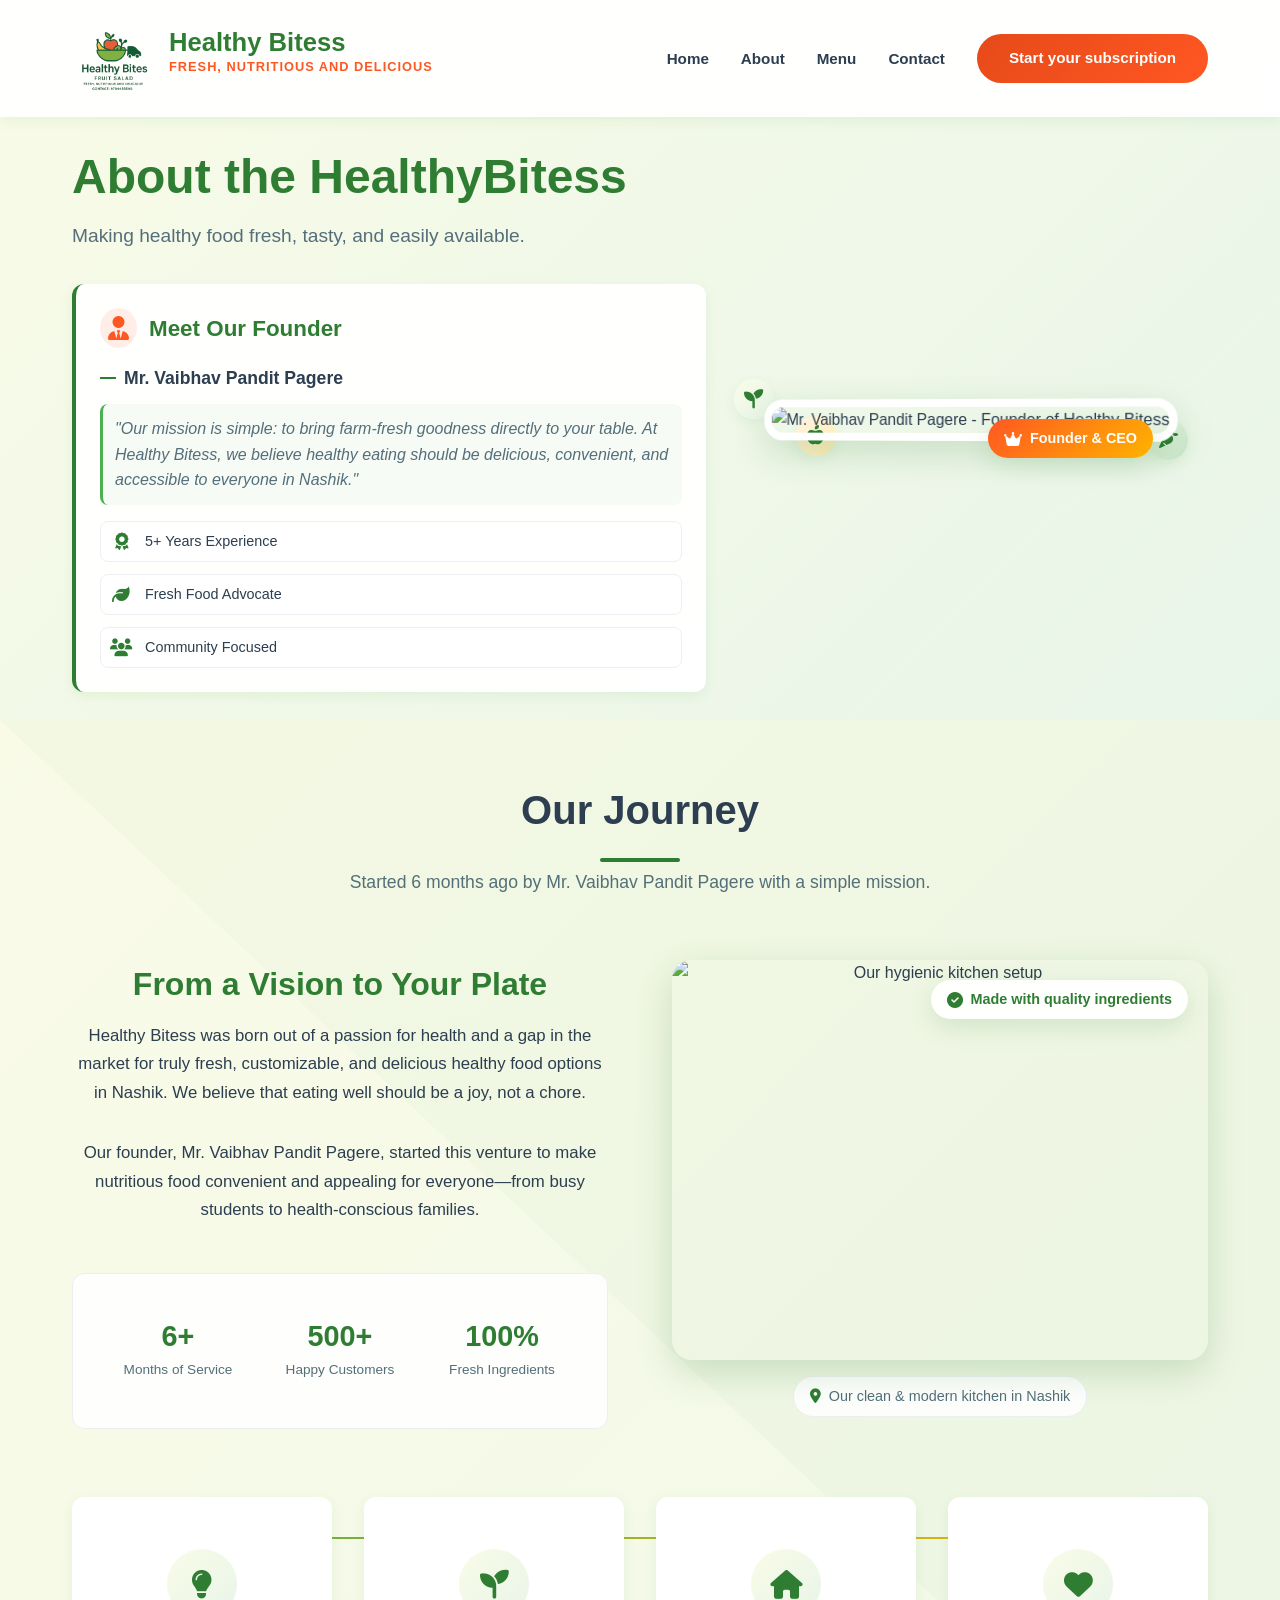
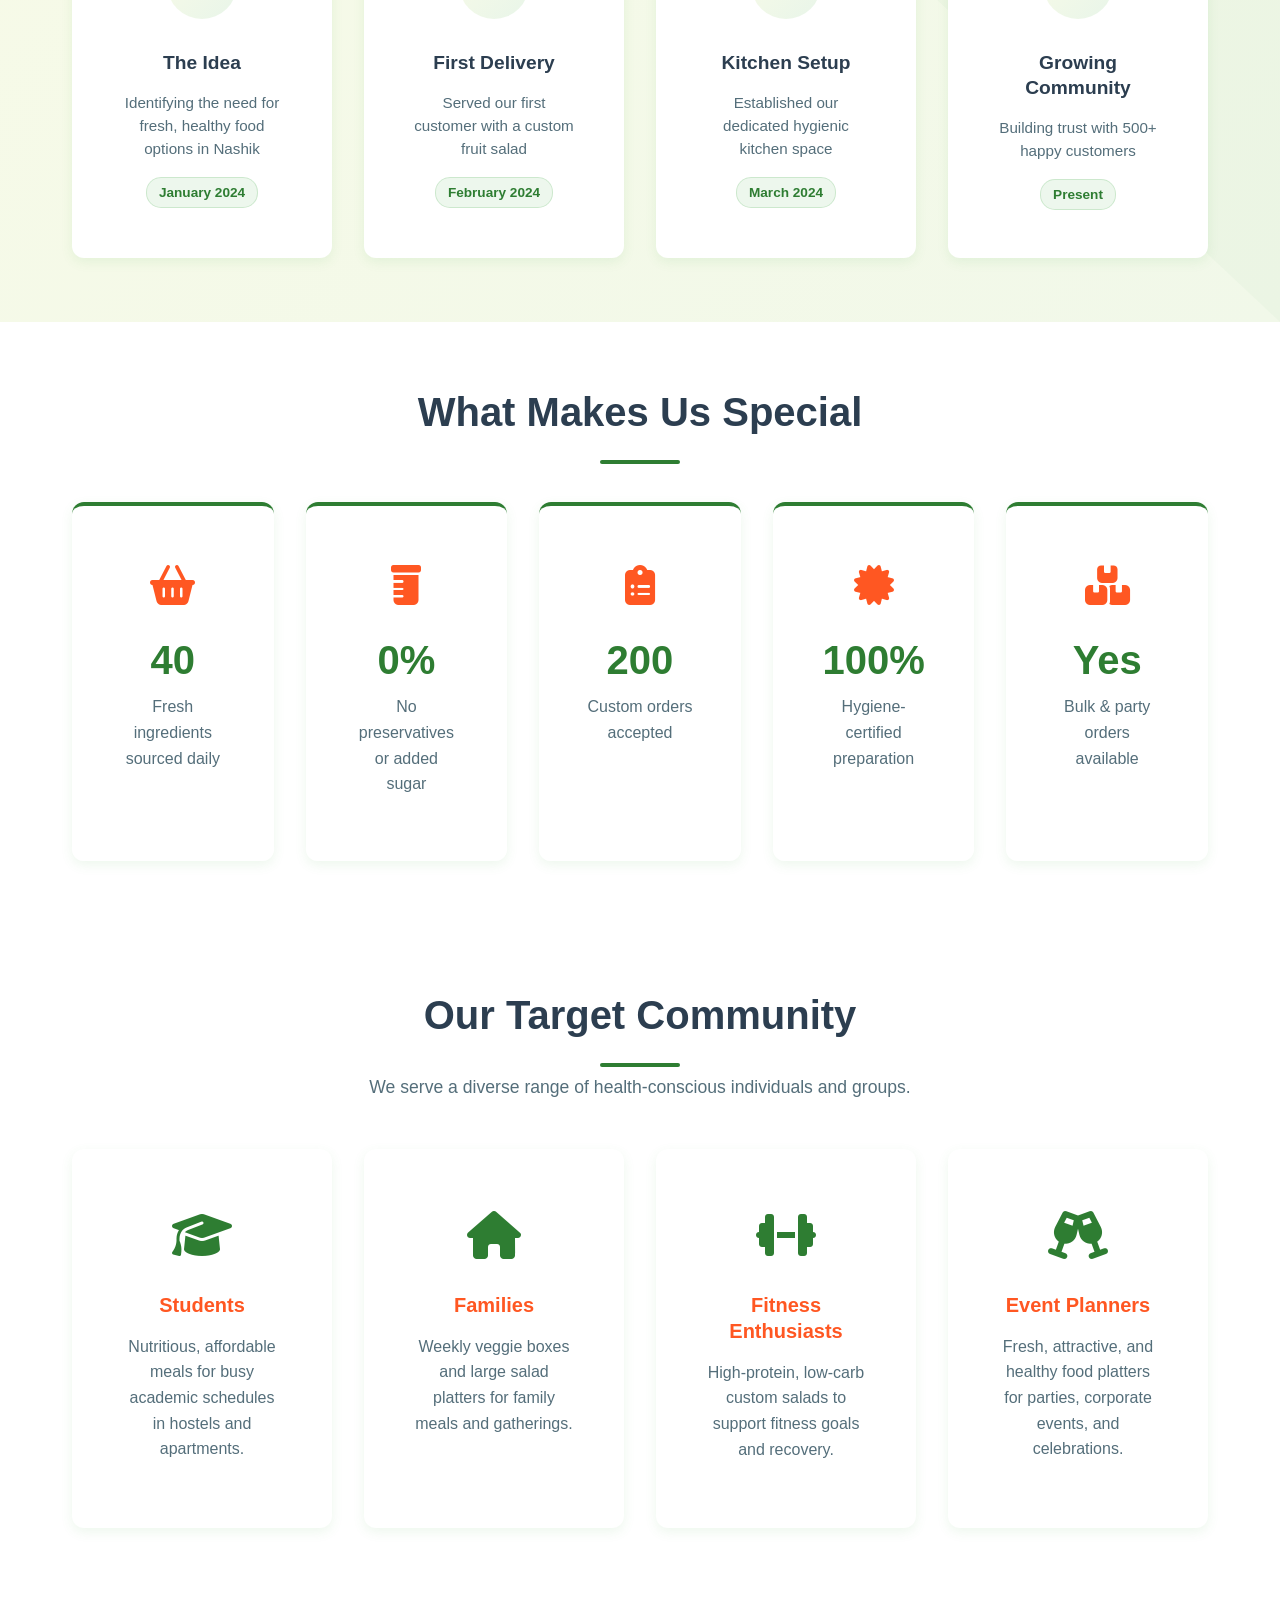
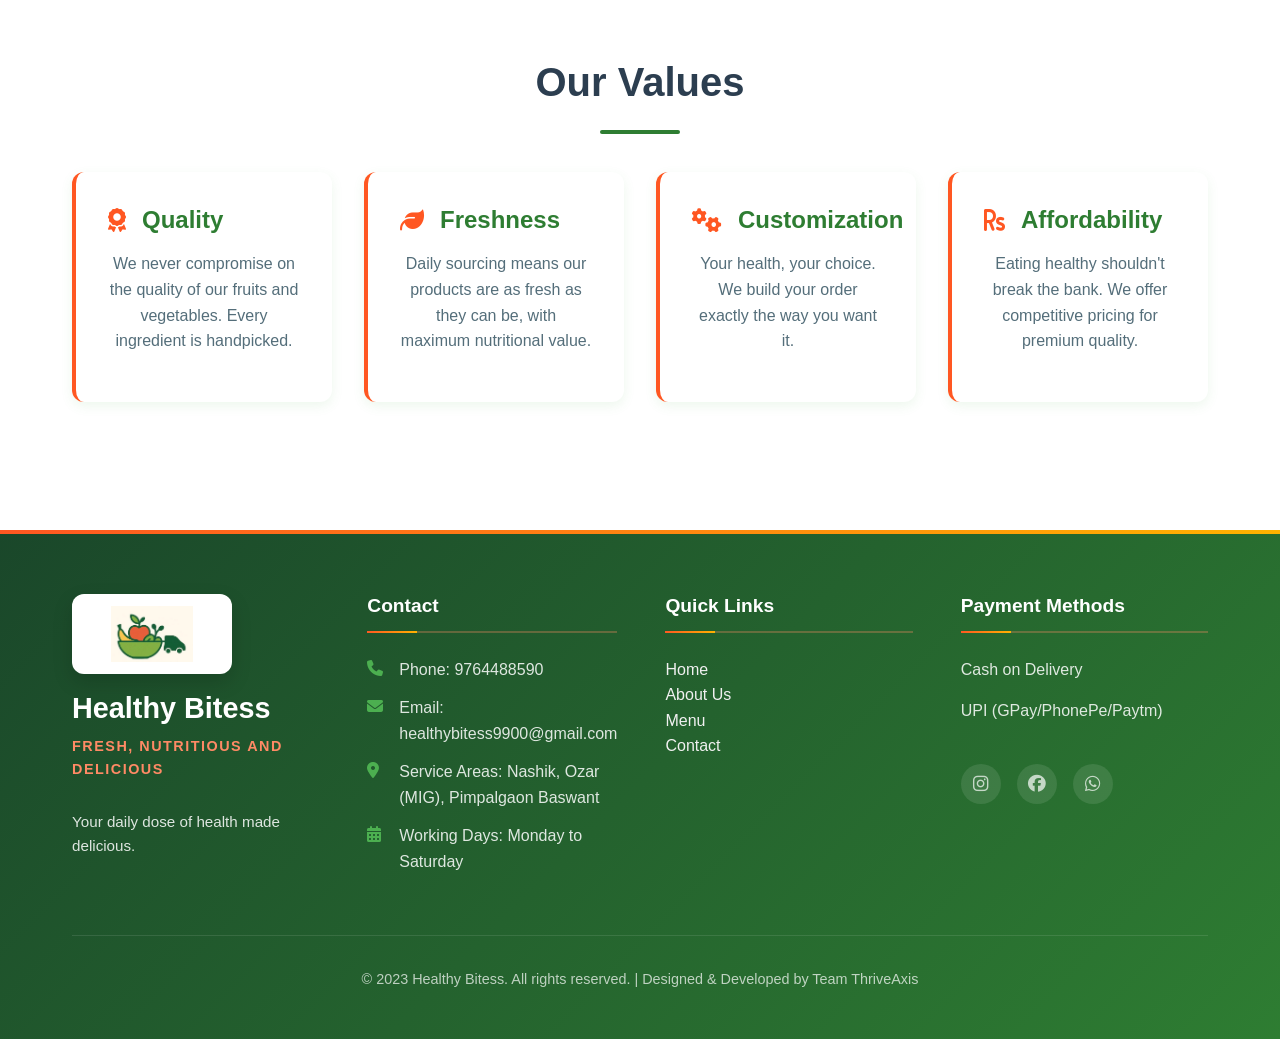
==== commit 72f35f11: "Update about.html" ====
--- a/about.html
+++ b/about.html
@@ -27,7 +27,7 @@
                     <li><a href="menu.html">Menu</a></li>
                     <li><a href="contact.html">Contact</a></li>
                 </ul>
-                <a href="https://wa.me/919764488590" class="btn cta-btn">ORDER NOW</a>
+                <a href="https://wa.me/919764488590" class="btn cta-btn">Start your subscription</a>
             </nav>
             <button class="mobile-menu-btn">
                 <i class="fas fa-bars"></i>
@@ -330,4 +330,5 @@
 
     <script src="assests/script.js"></script>
 </body>
-</html>+
+</html>
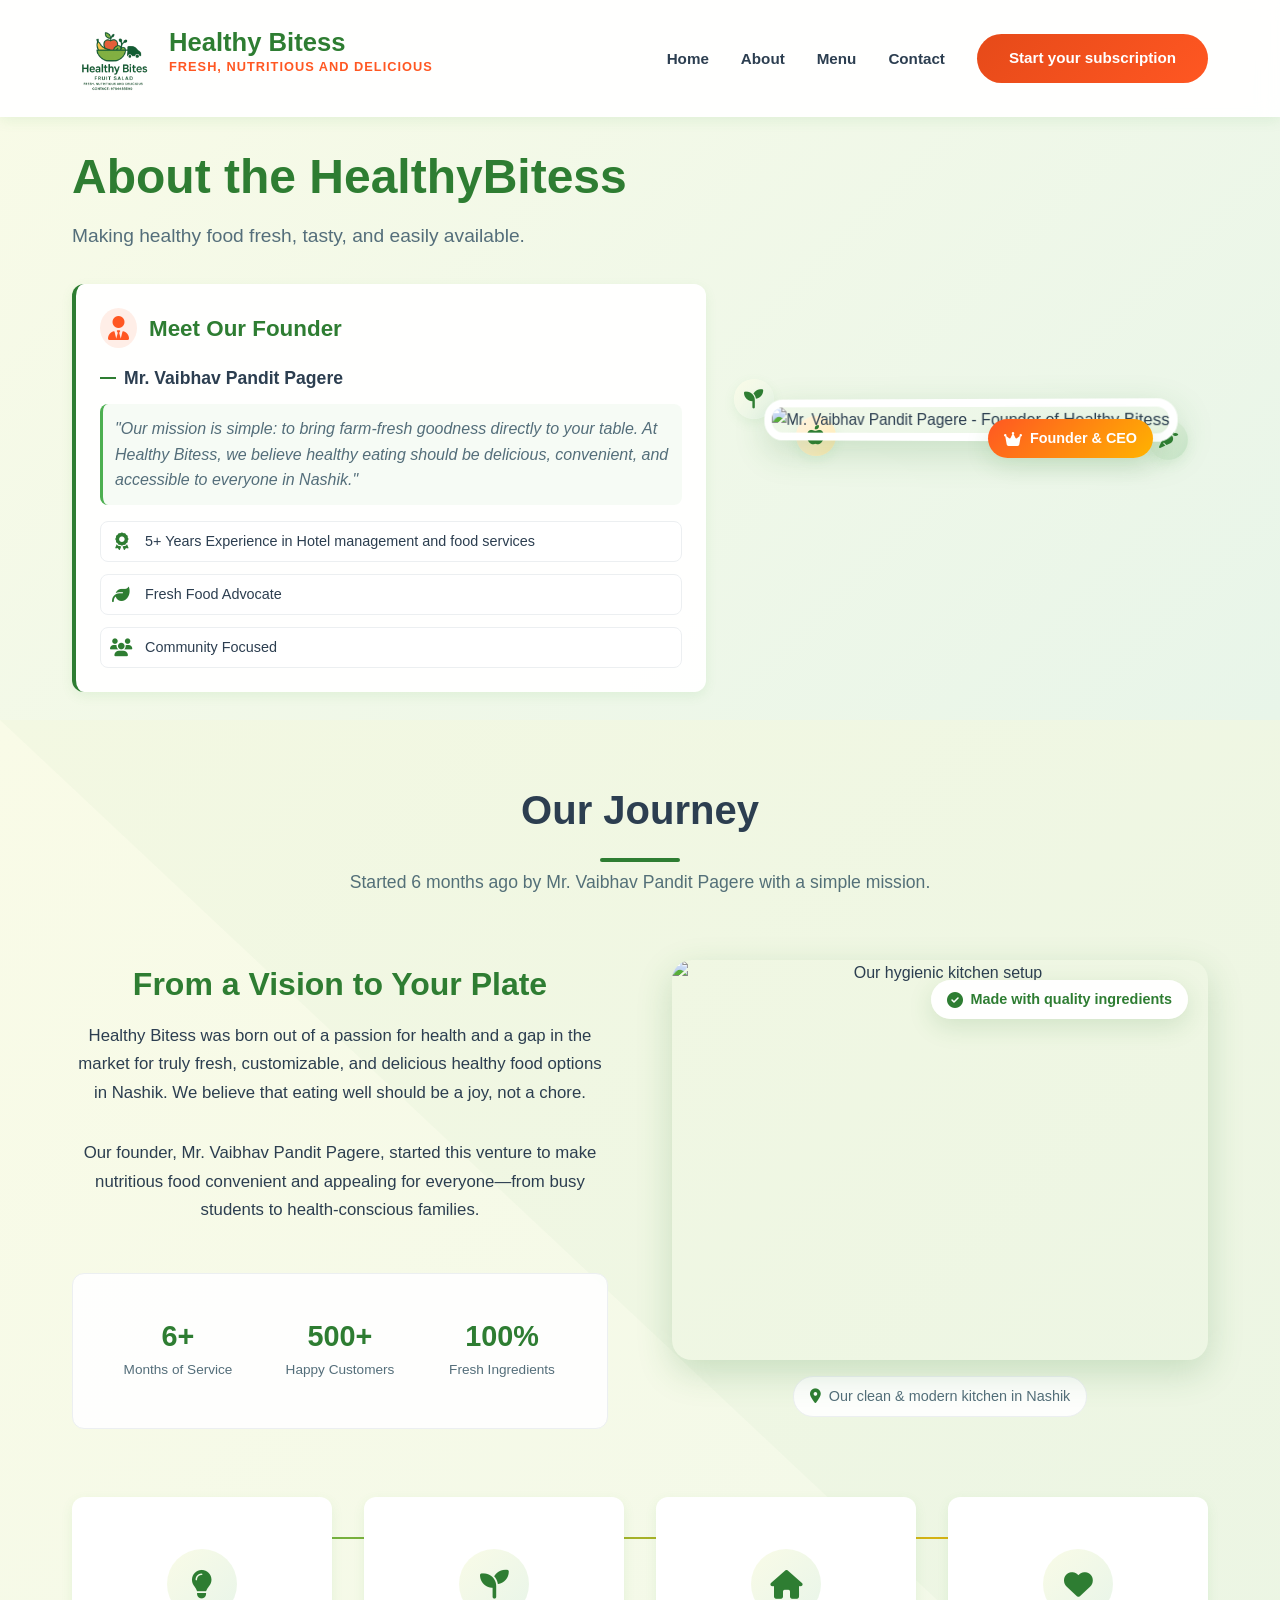
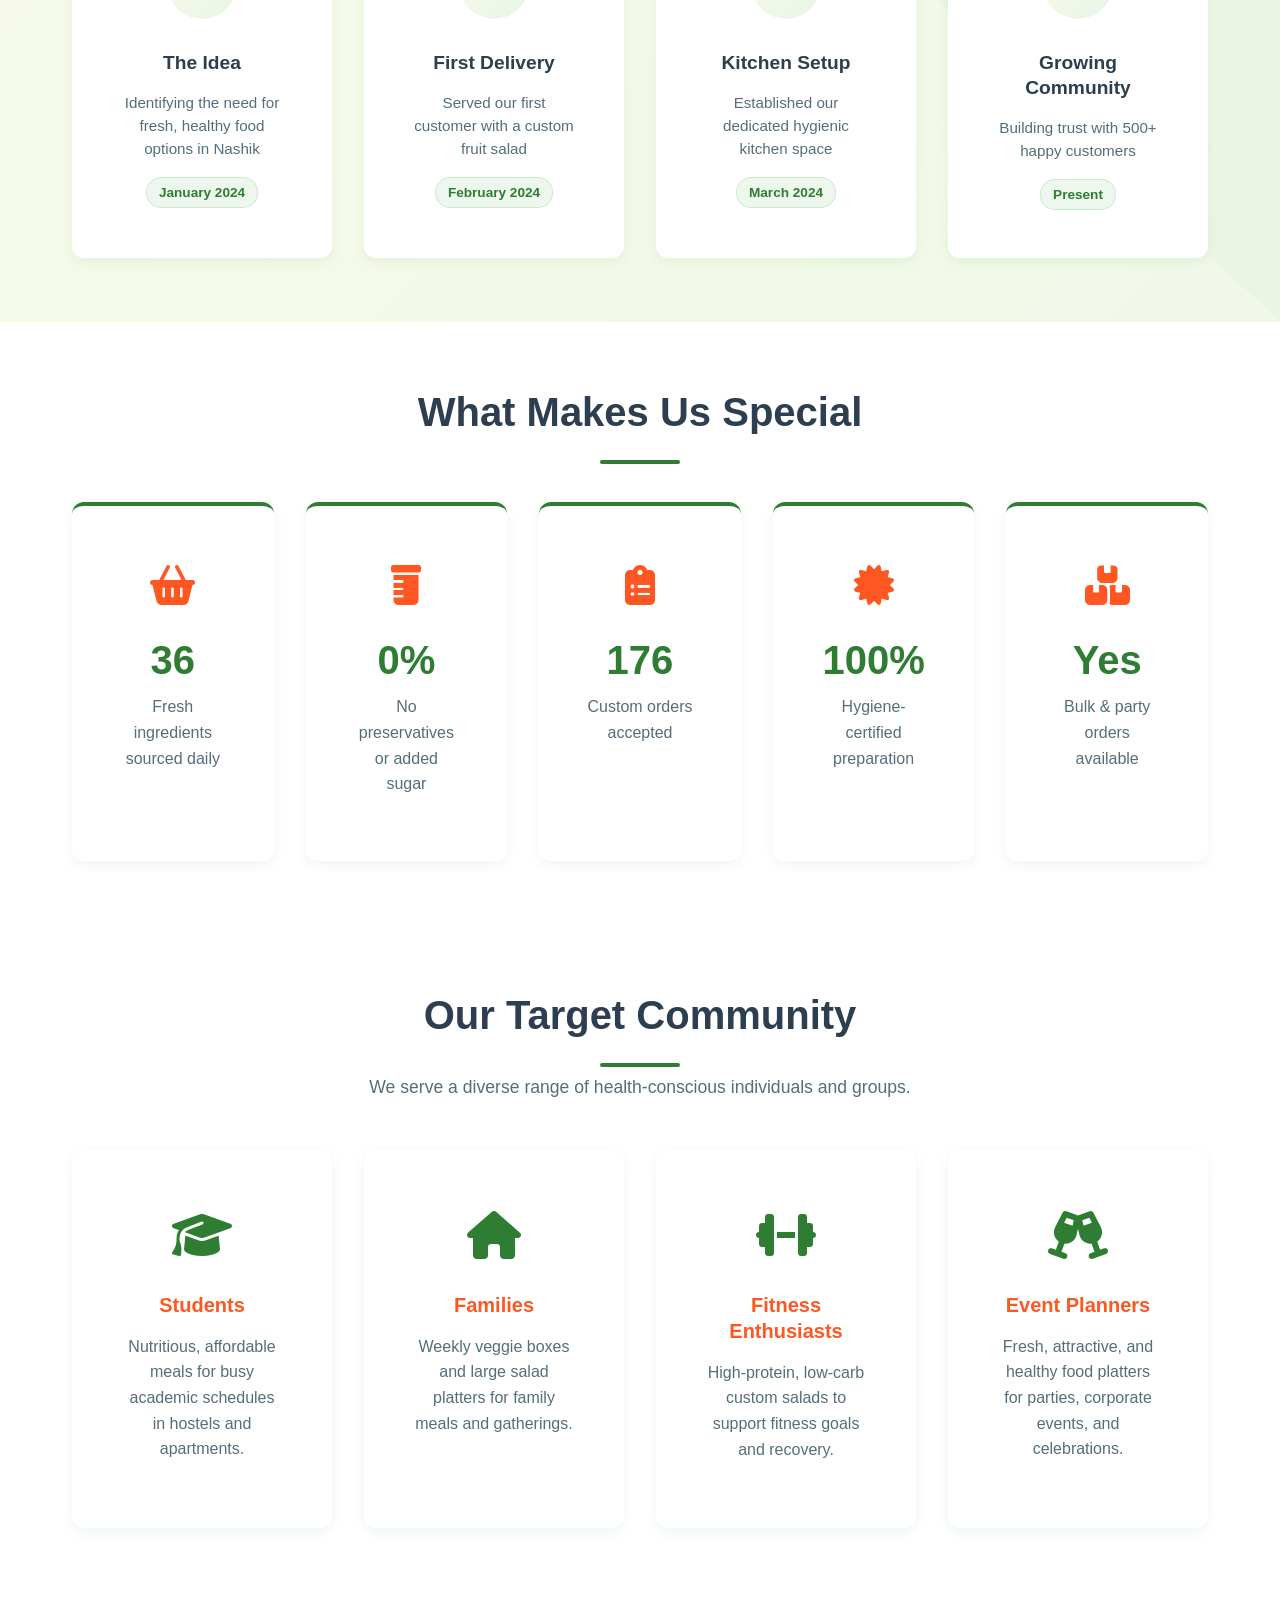
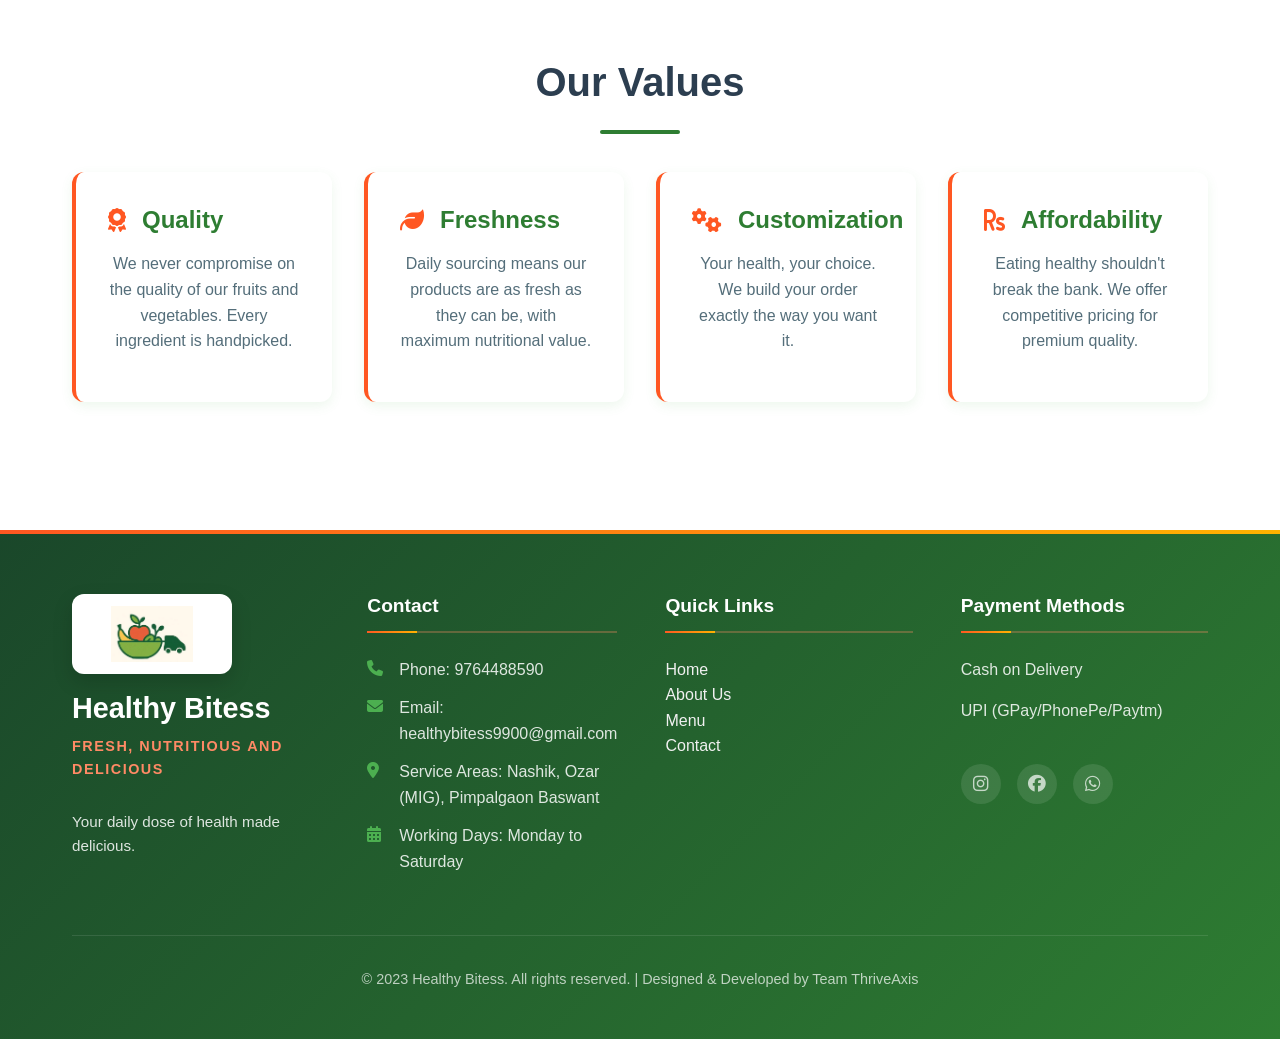
==== commit c97edad5: "Update about.html" ====
--- a/about.html
+++ b/about.html
@@ -56,7 +56,7 @@
                     <div class="founder-credentials">
                         <div class="credential-item">
                             <i class="fas fa-award"></i>
-                            <span>5+ Years Experience</span>
+                            <span>5+ Years Experience in Hotel management and food services</span>
                         </div>
                         <div class="credential-item">
                             <i class="fas fa-leaf"></i>
@@ -332,3 +332,4 @@
 </body>
 
 </html>
+
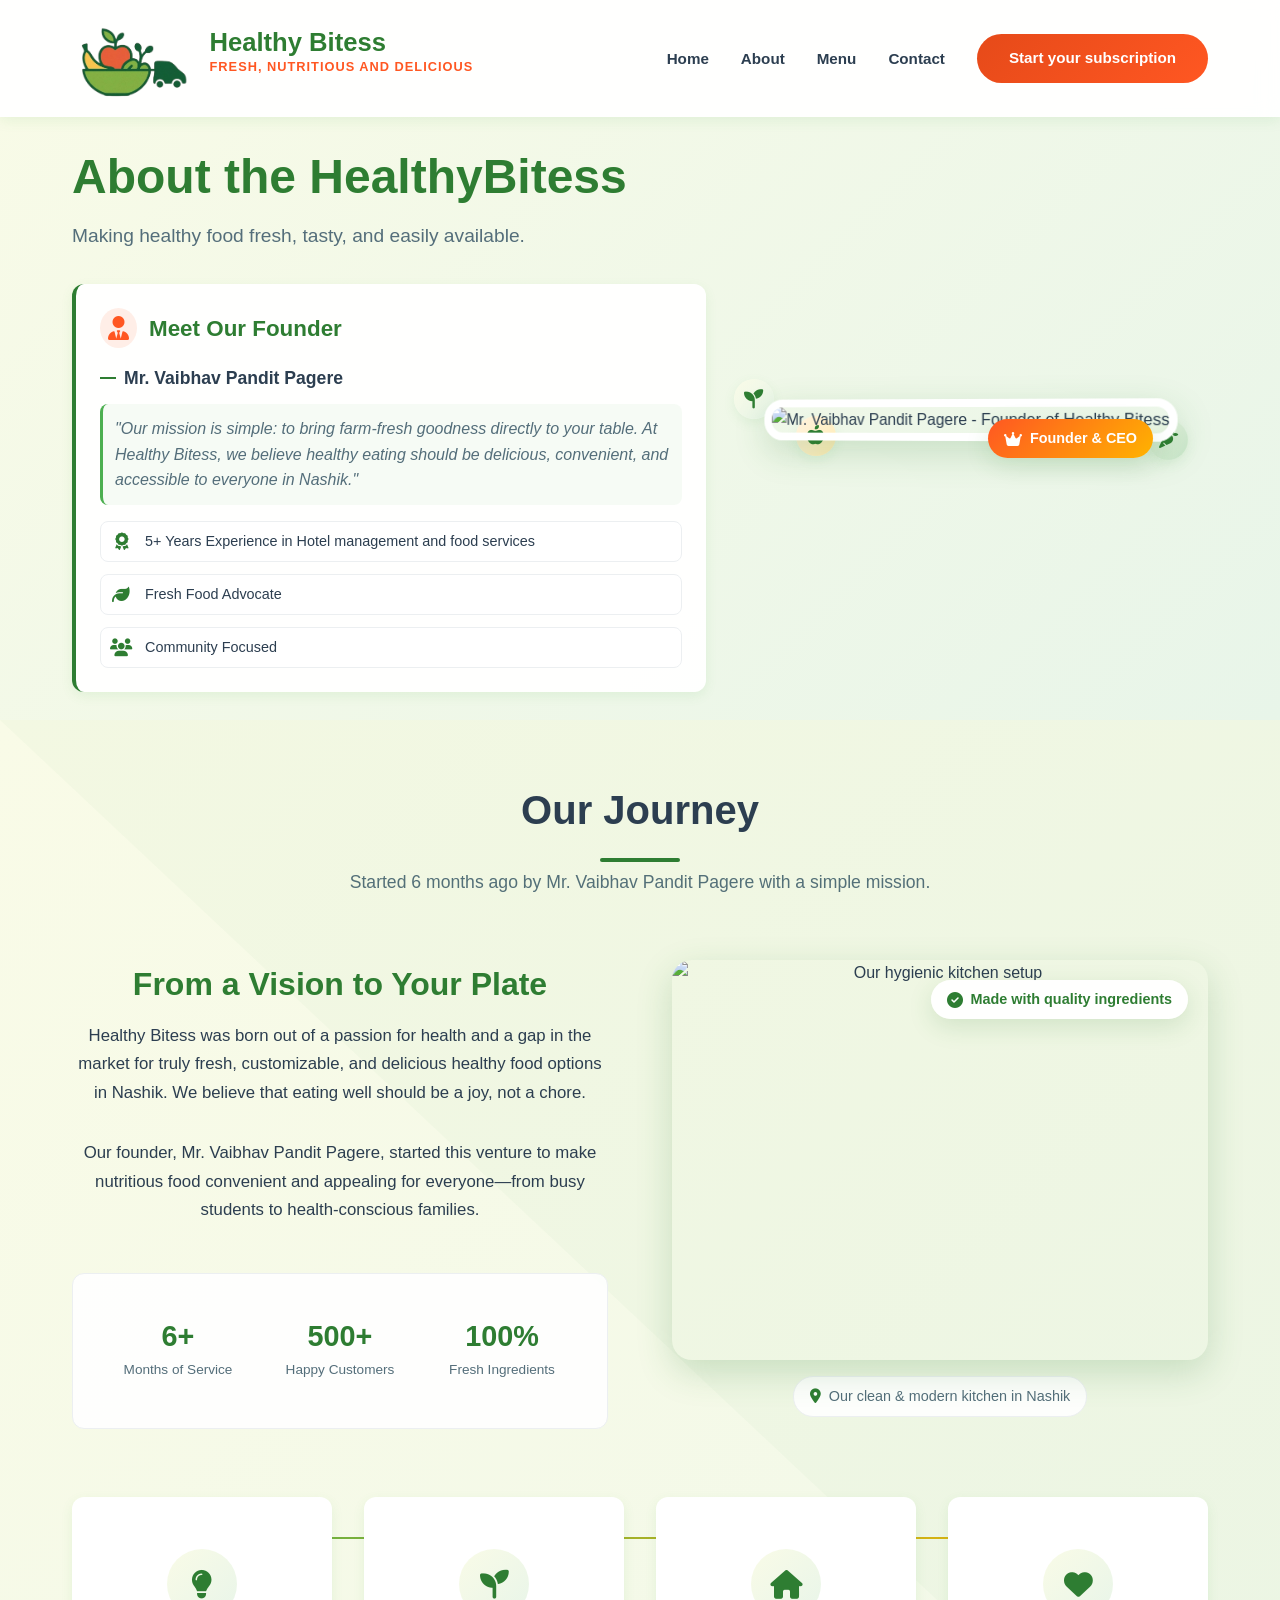
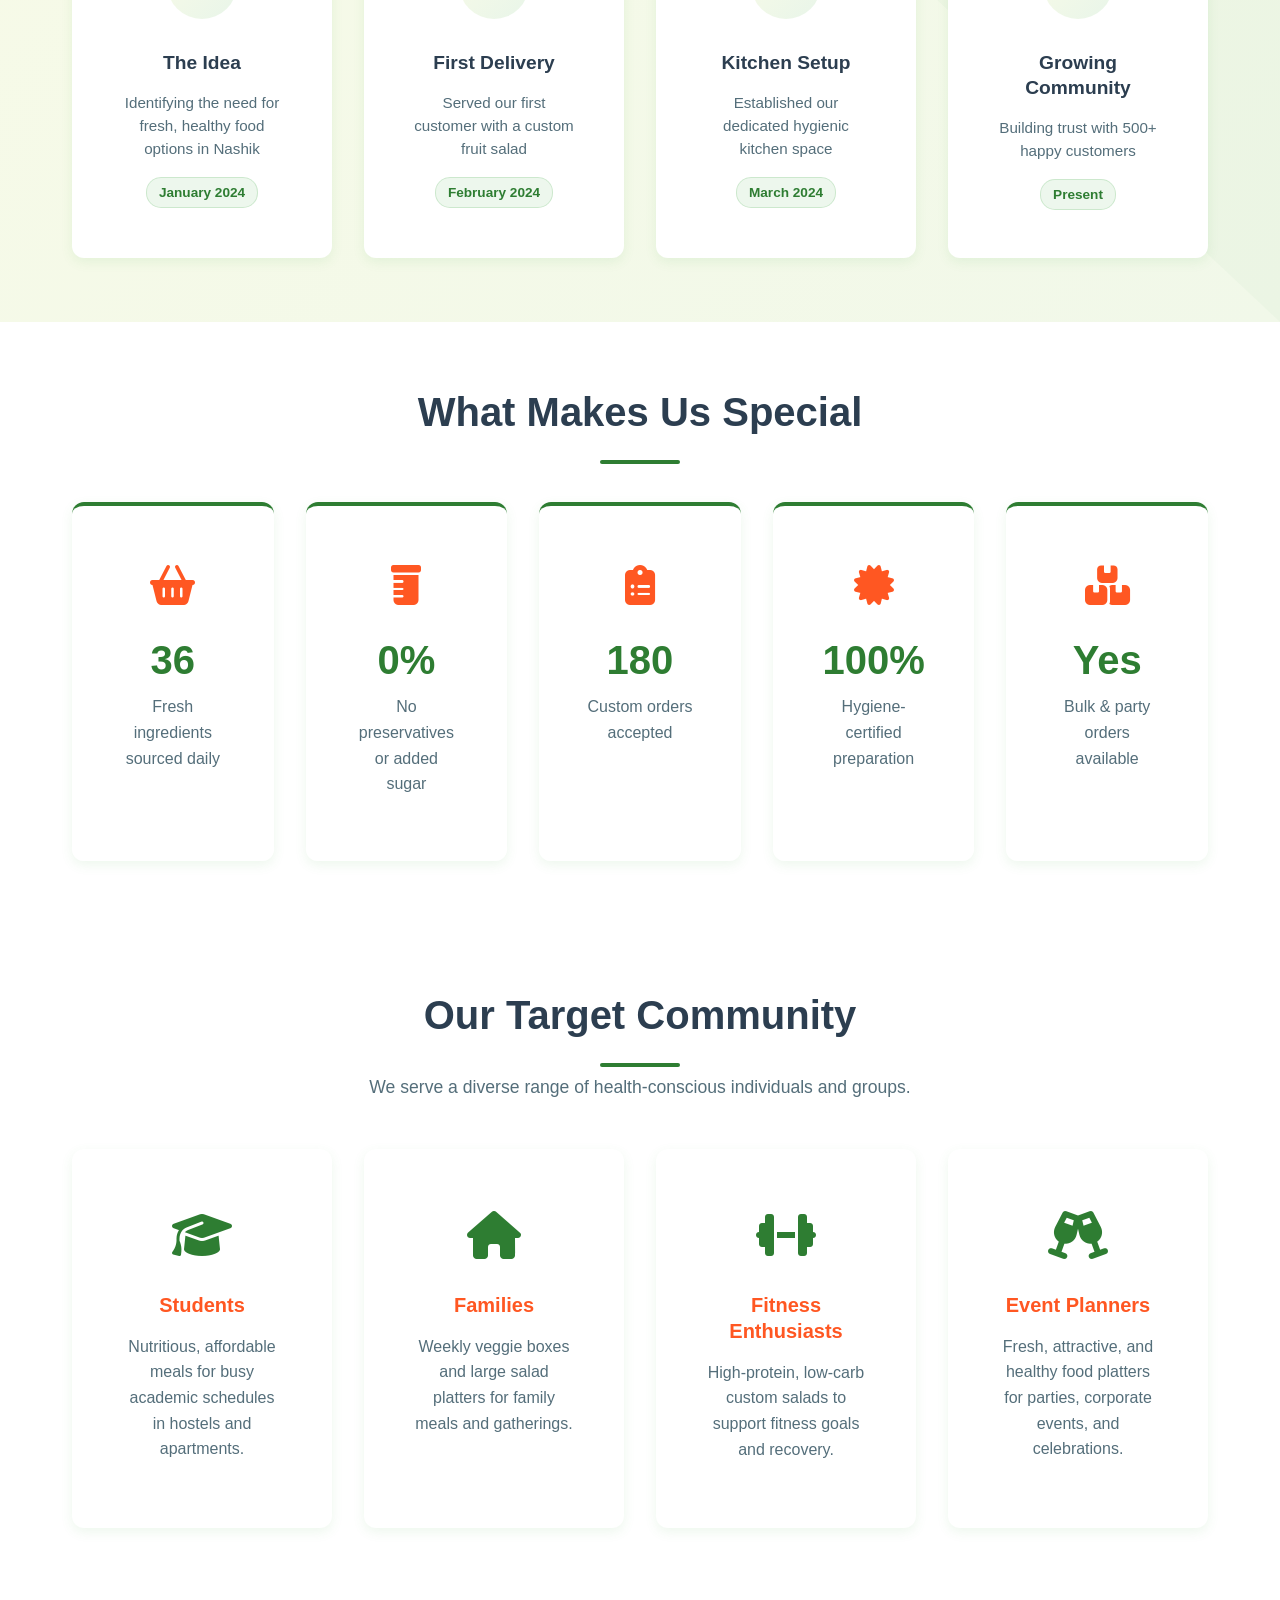
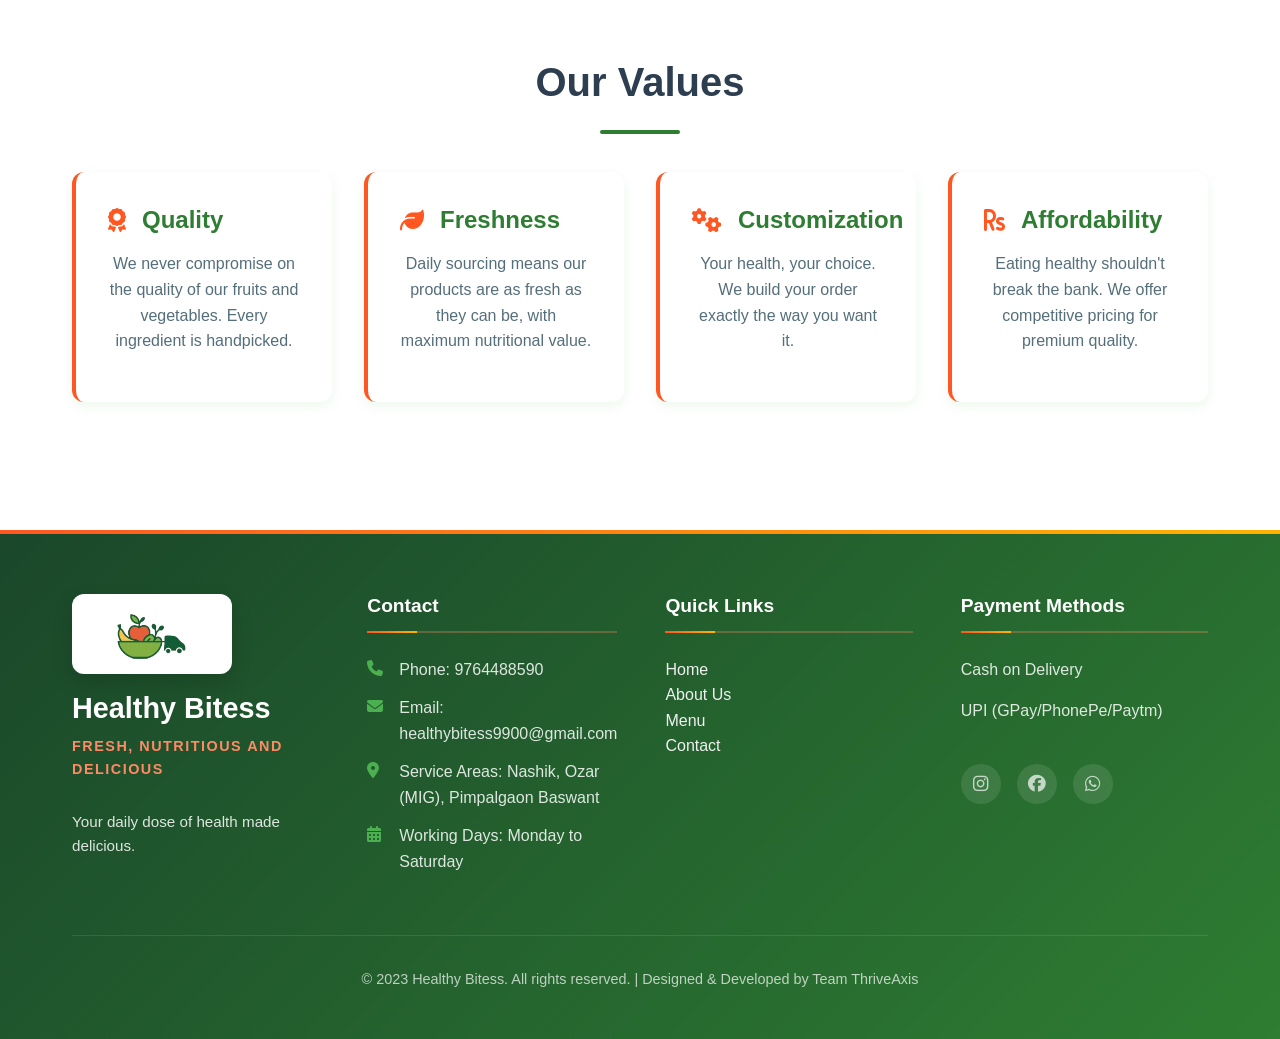
==== commit 5cf87a30: "Update about.html" ====
--- a/about.html
+++ b/about.html
@@ -285,7 +285,7 @@
             <div class="footer-grid">
                 <div class="footer-col footer-brand">
                 <div class="footer-logo">
-                <img src="images/healthy bitess icon.jpeg" alt="Healthy Bitess Logo">
+                <img src="images/hb logo.png" alt="Healthy Bitess Logo">
               </div>
                <h3>Healthy Bitess</h3>
                <p class="tagline">FRESH, NUTRITIOUS AND DELICIOUS</p>
@@ -333,3 +333,4 @@
 
 </html>
 
+
